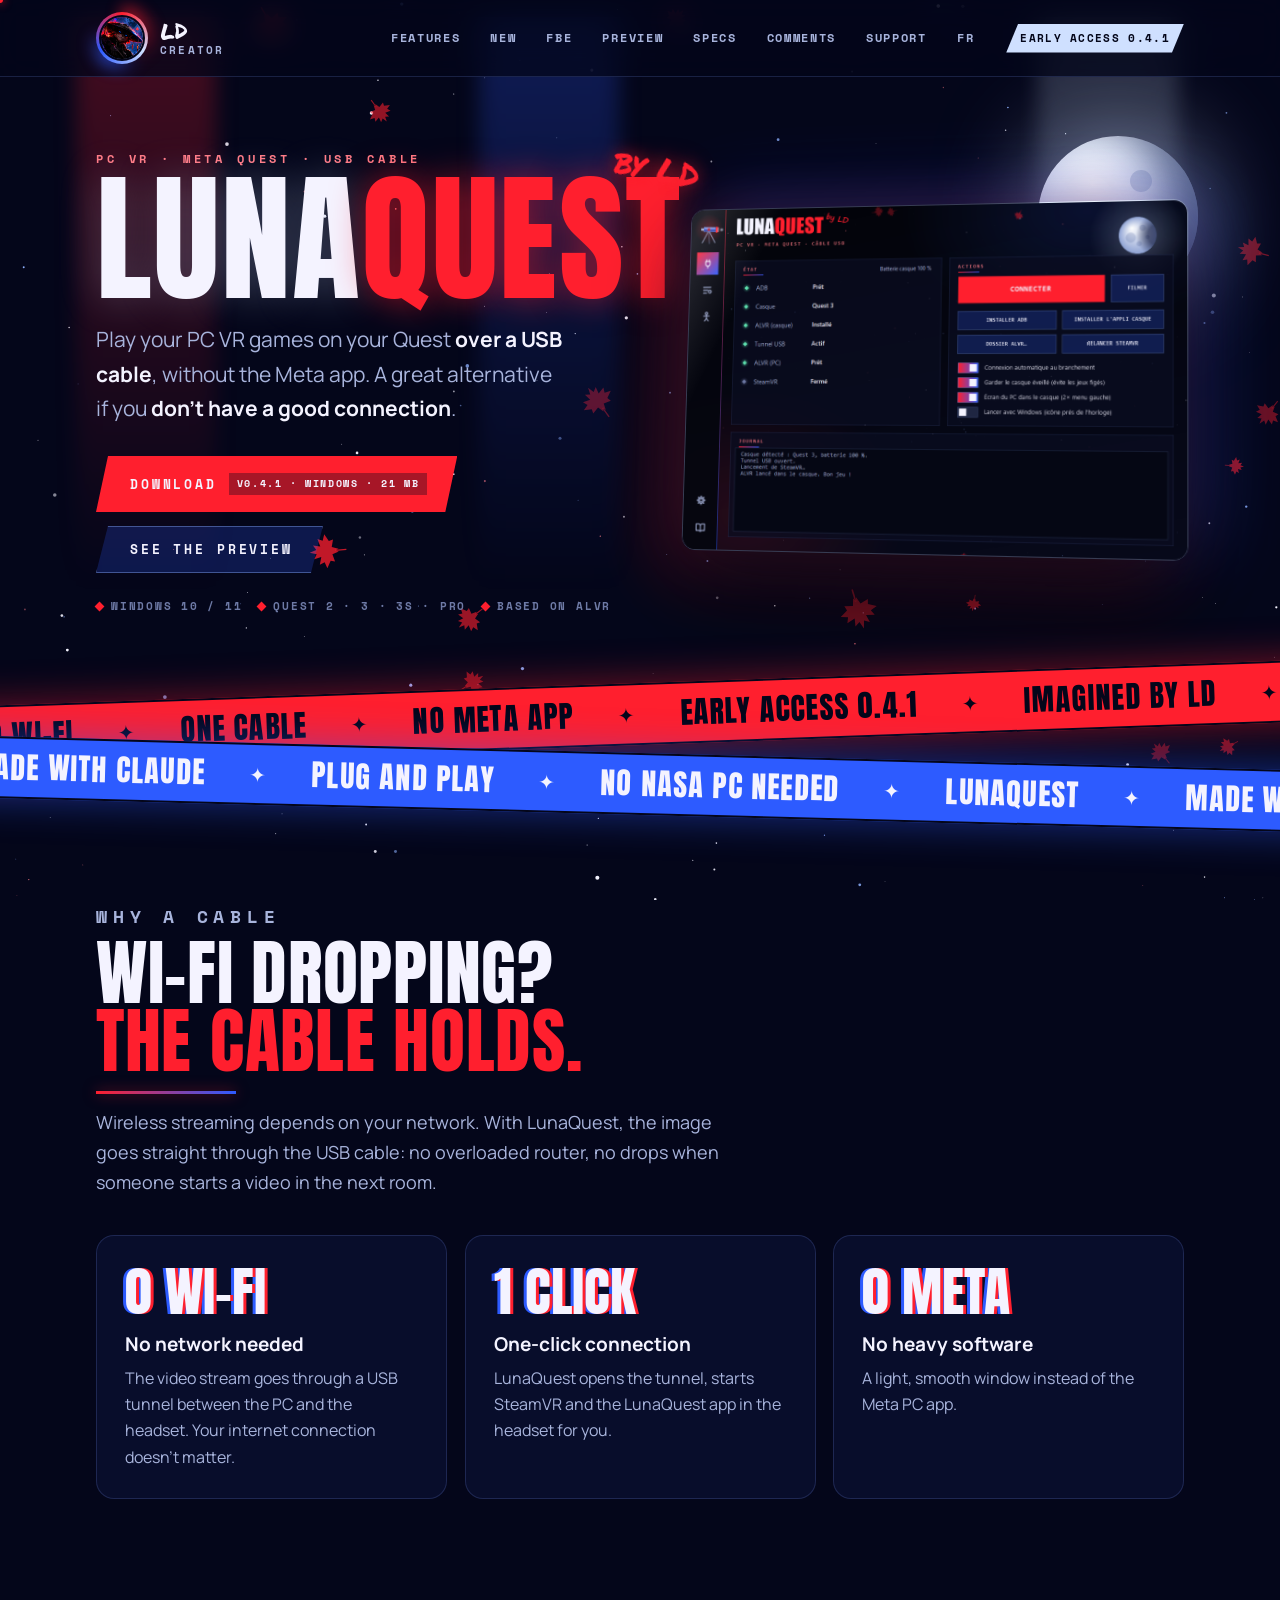
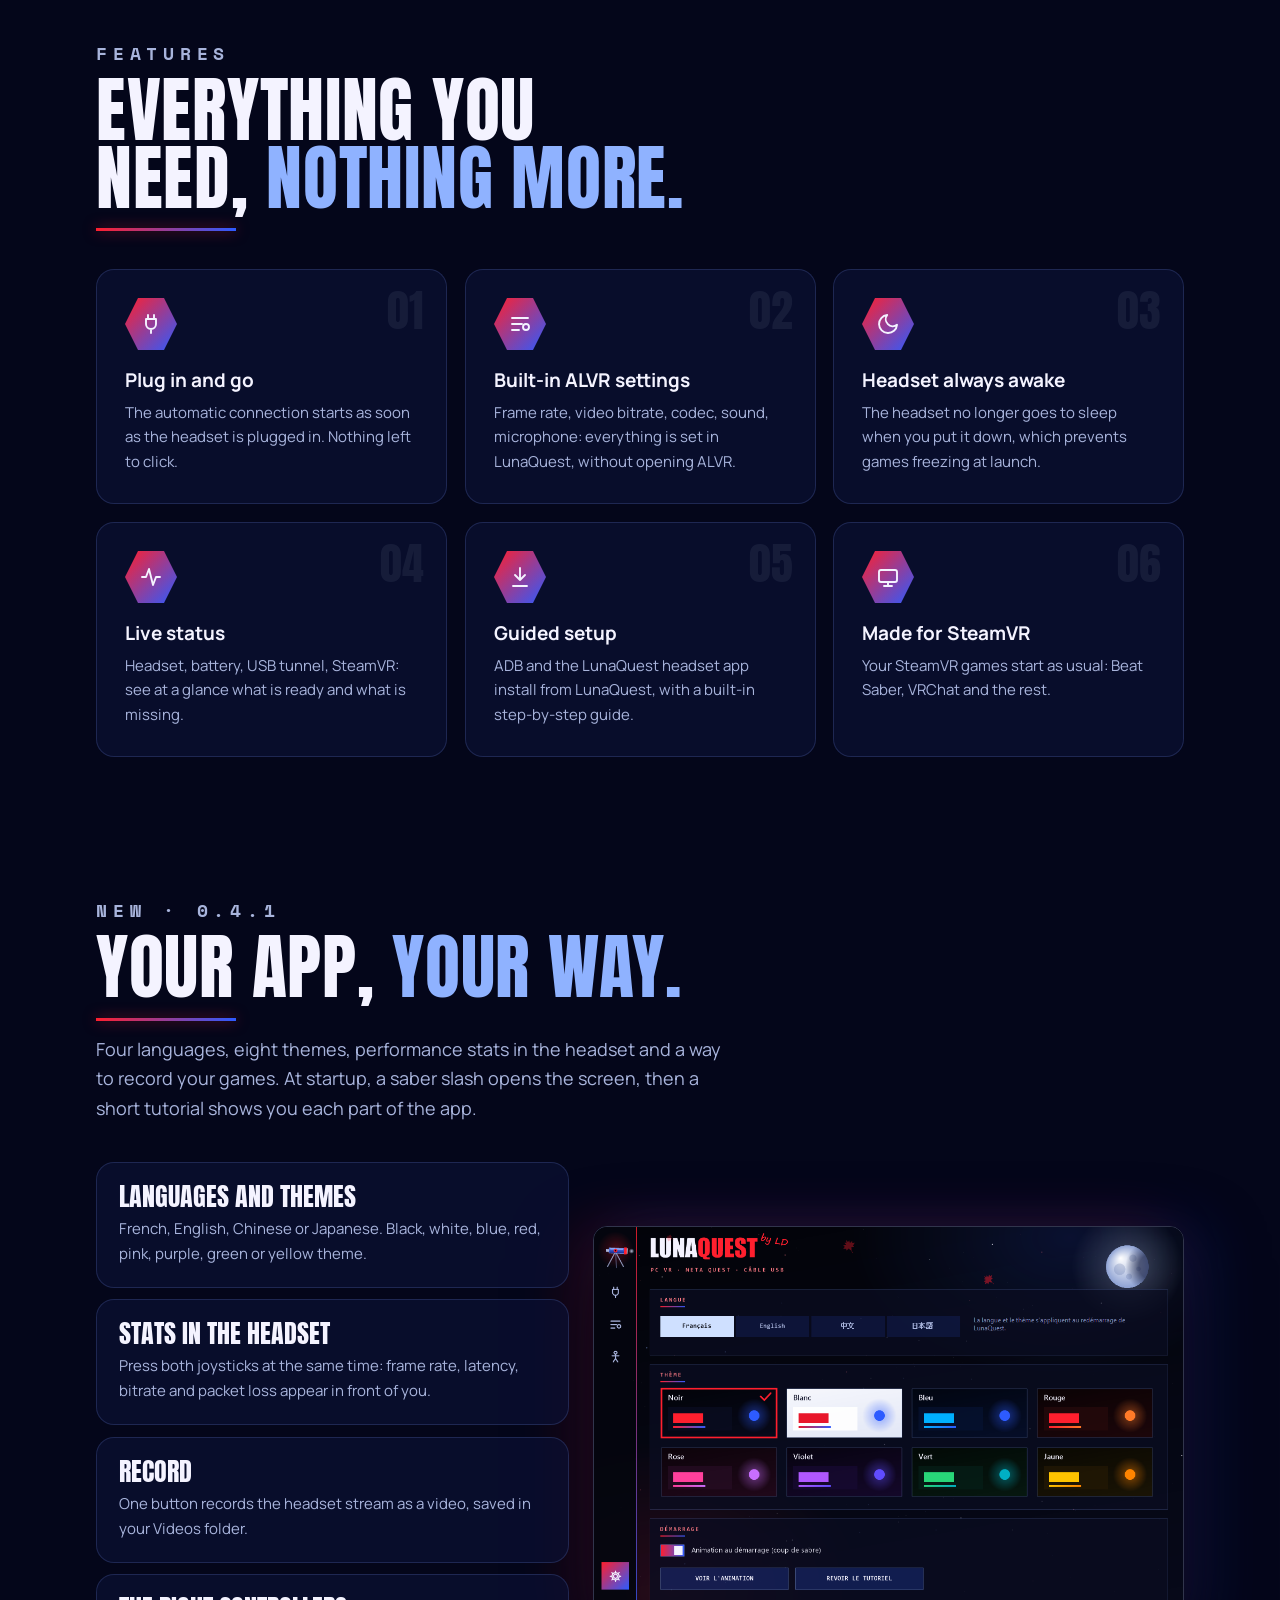
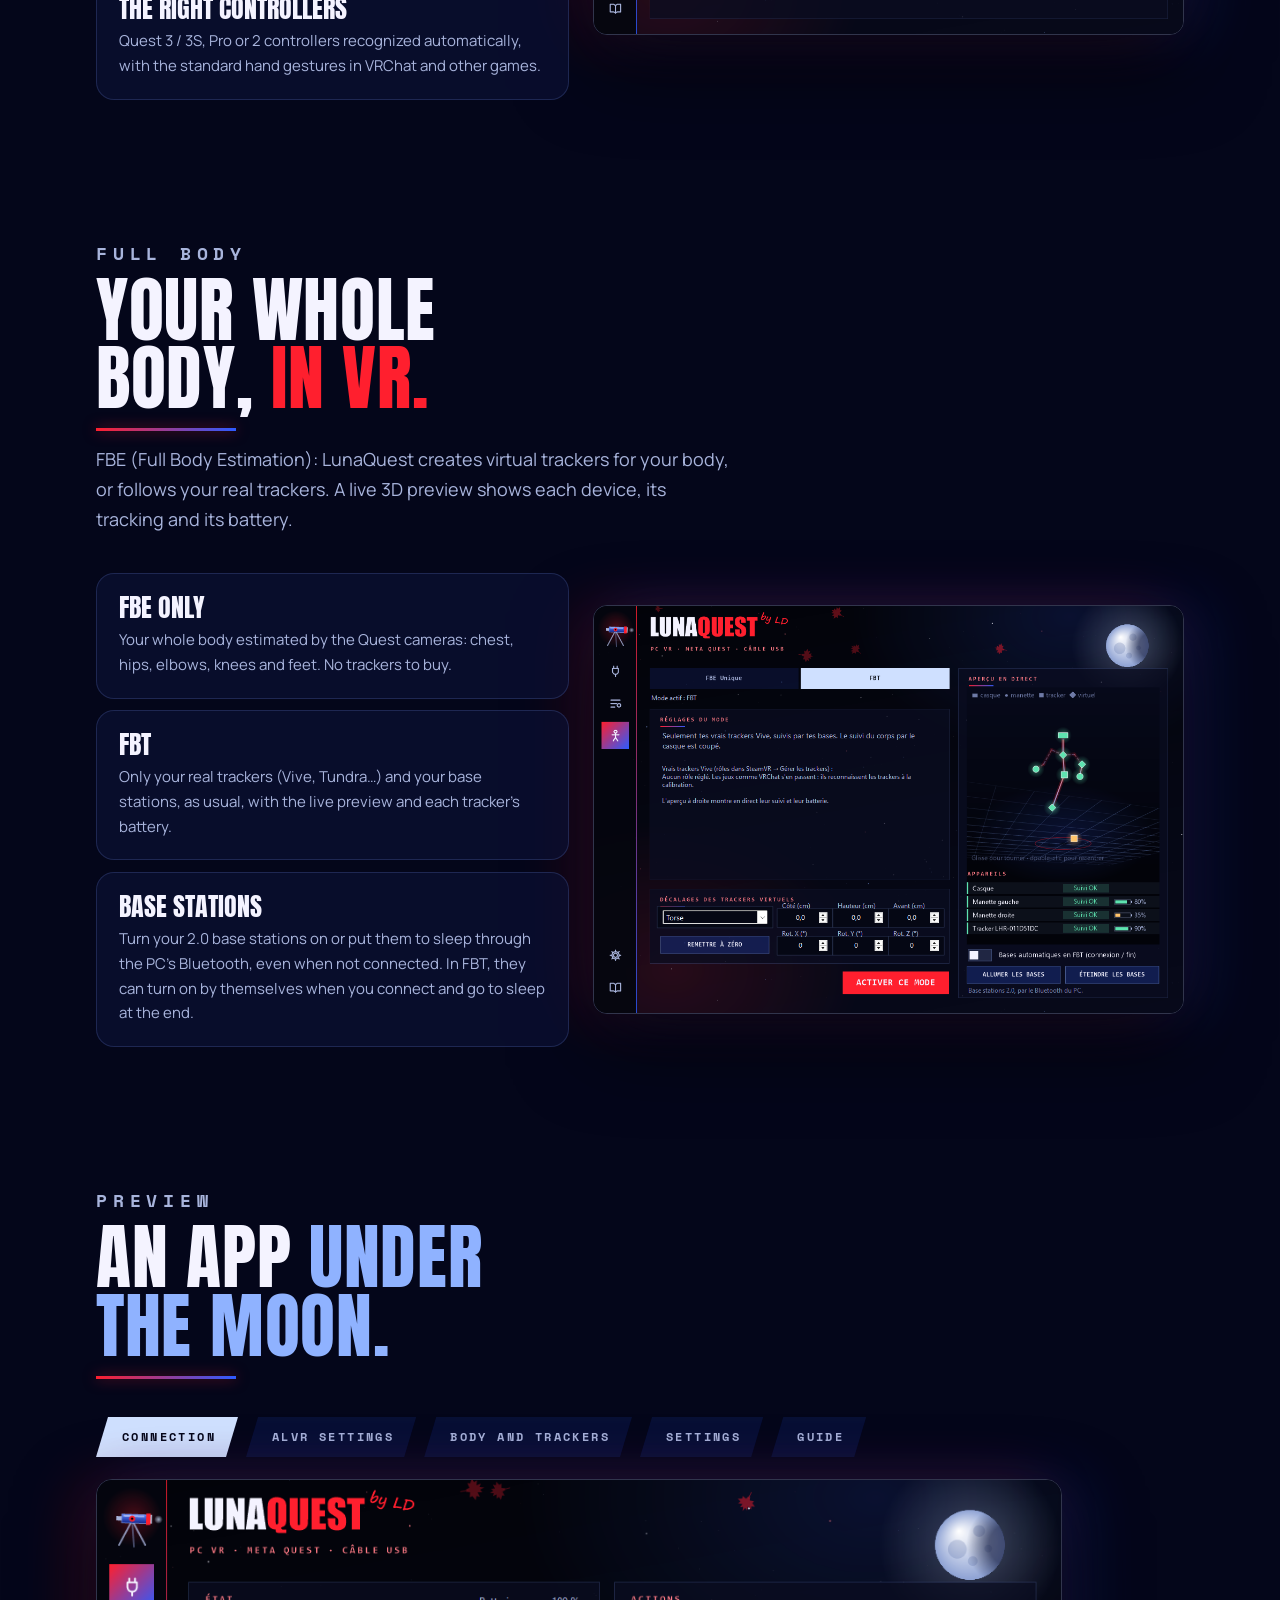
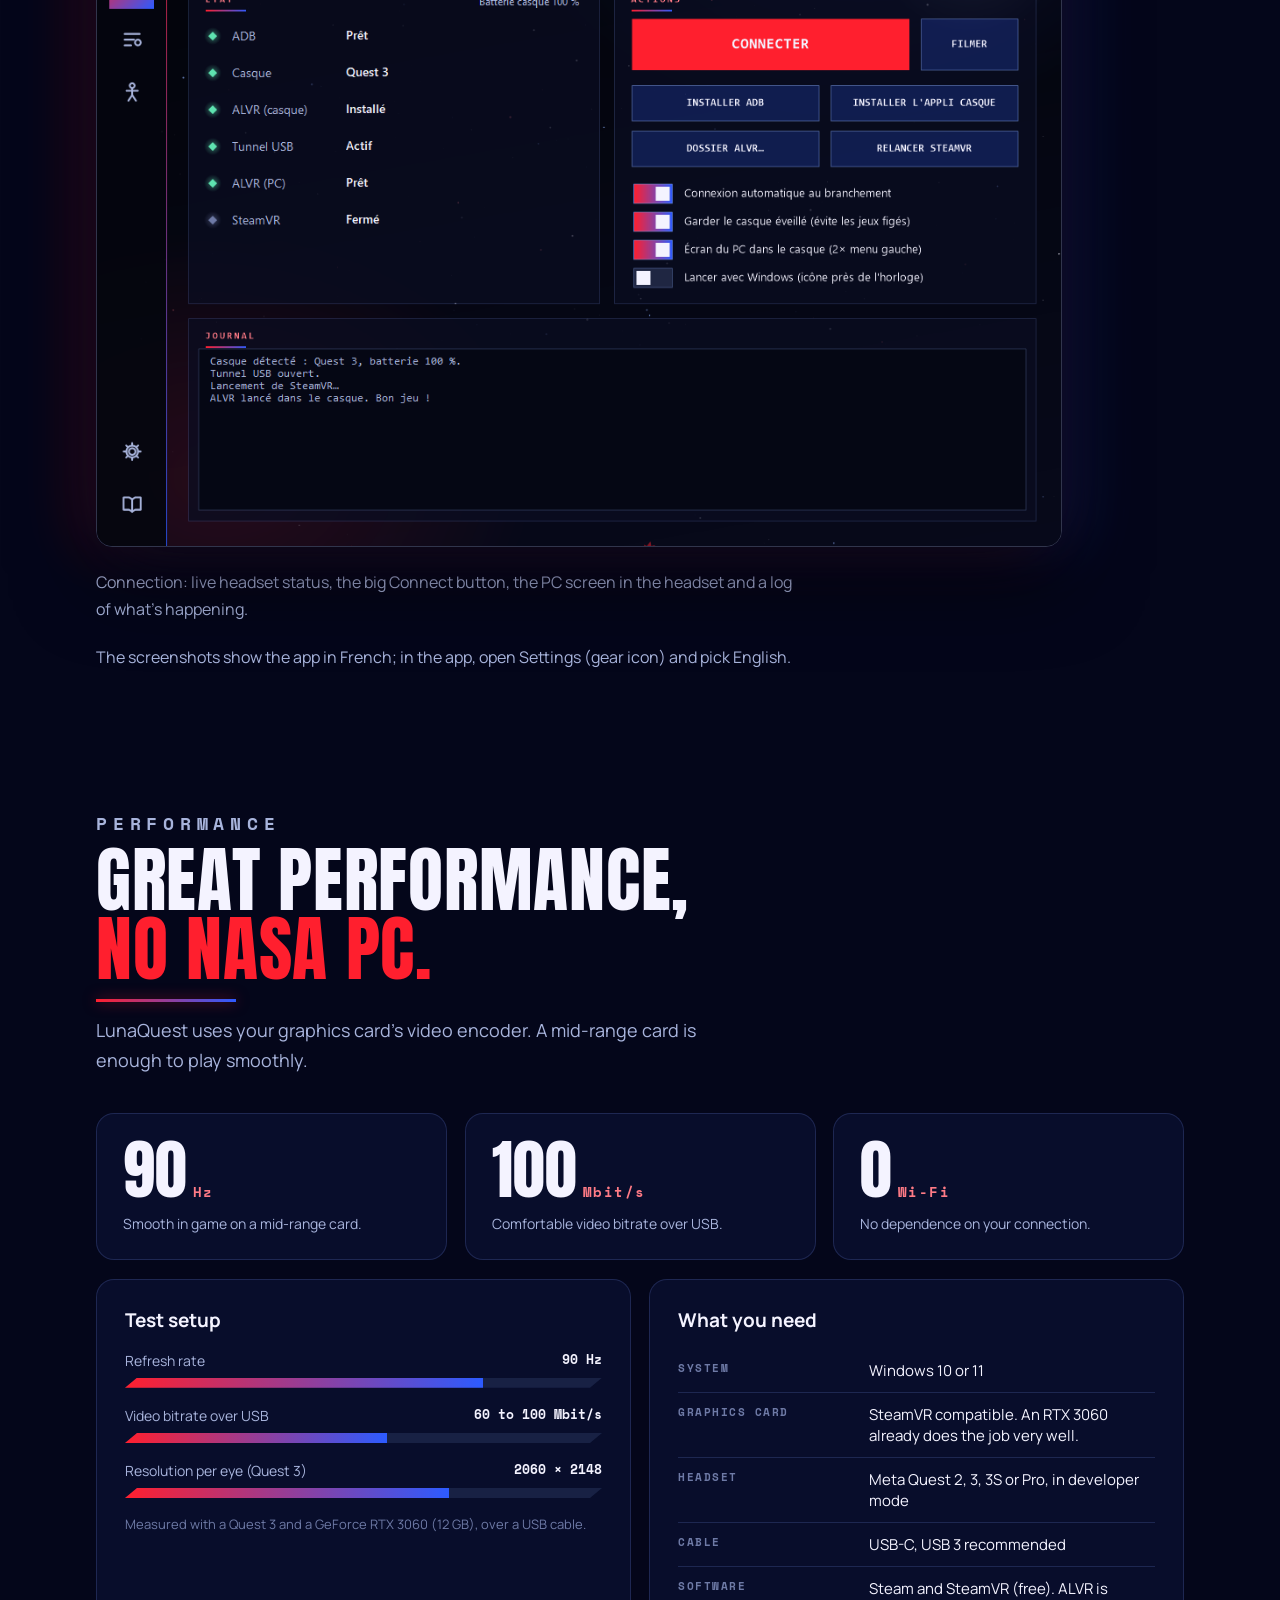
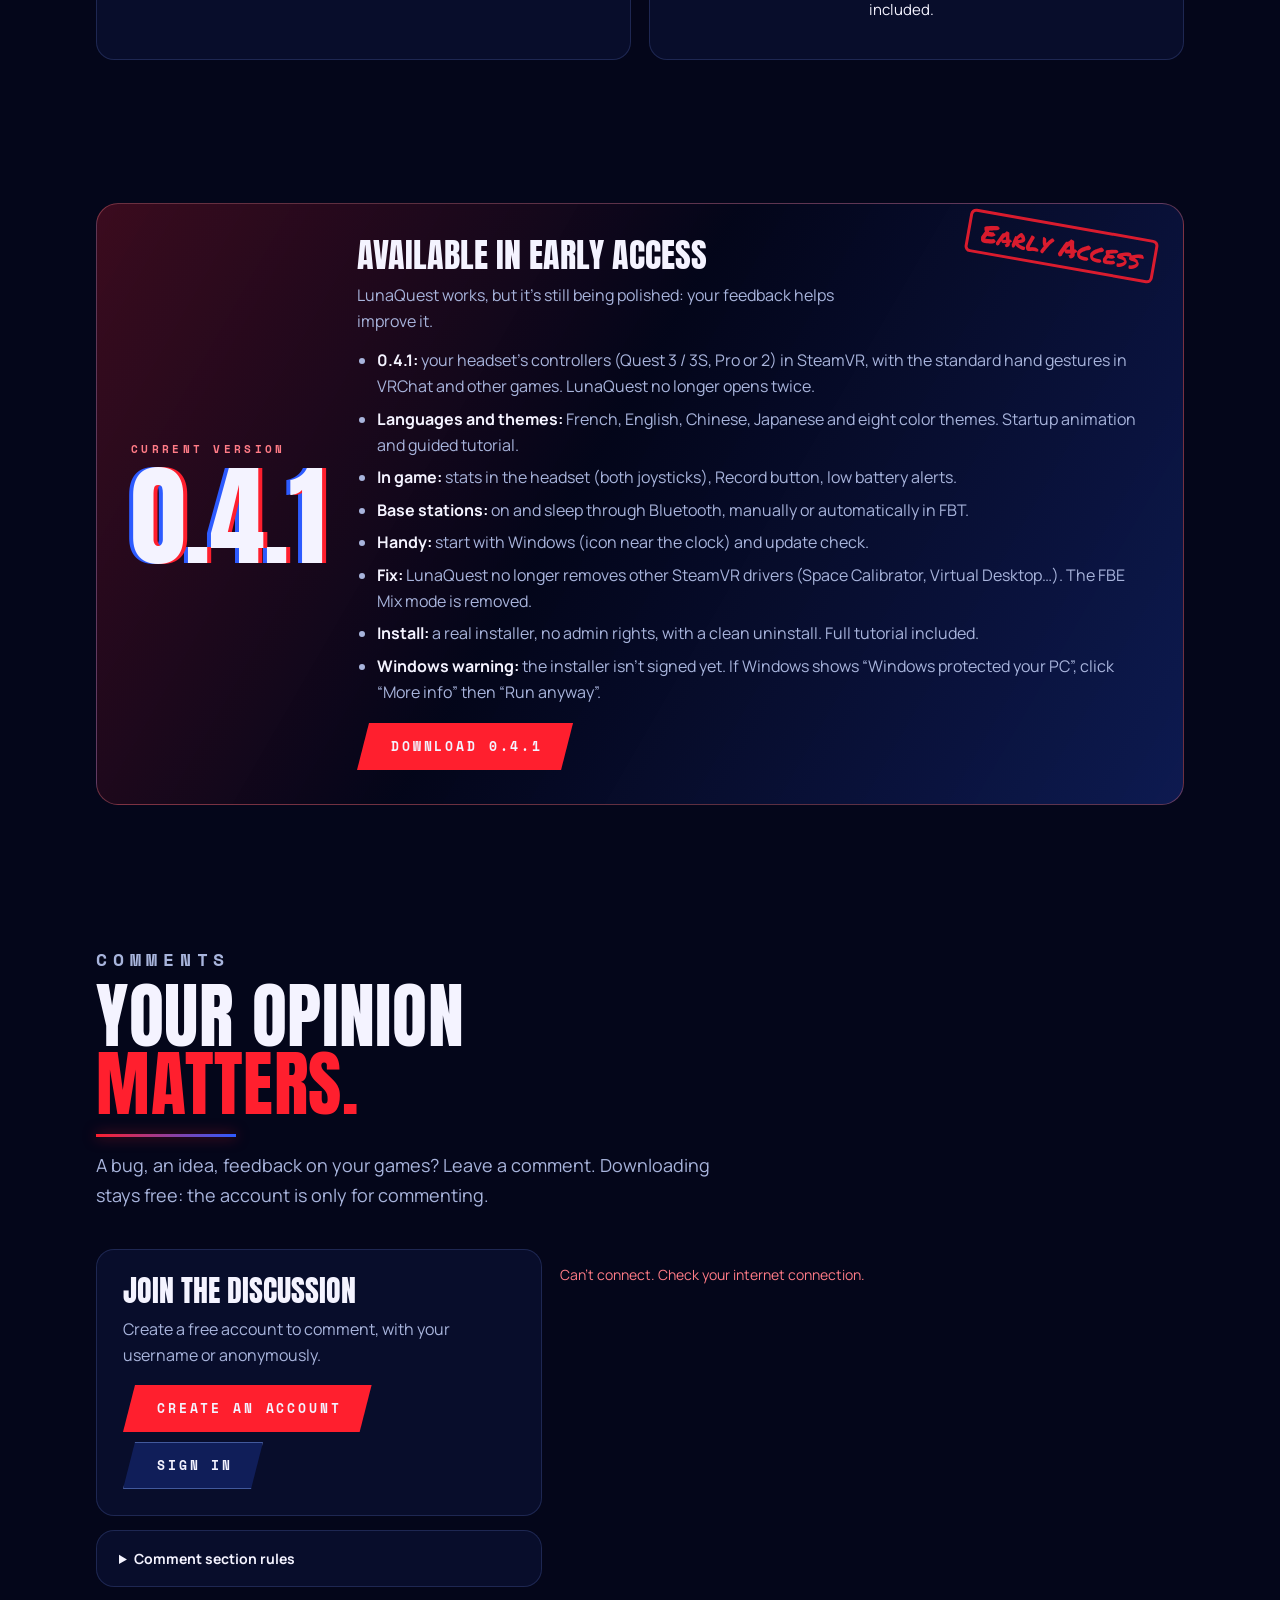
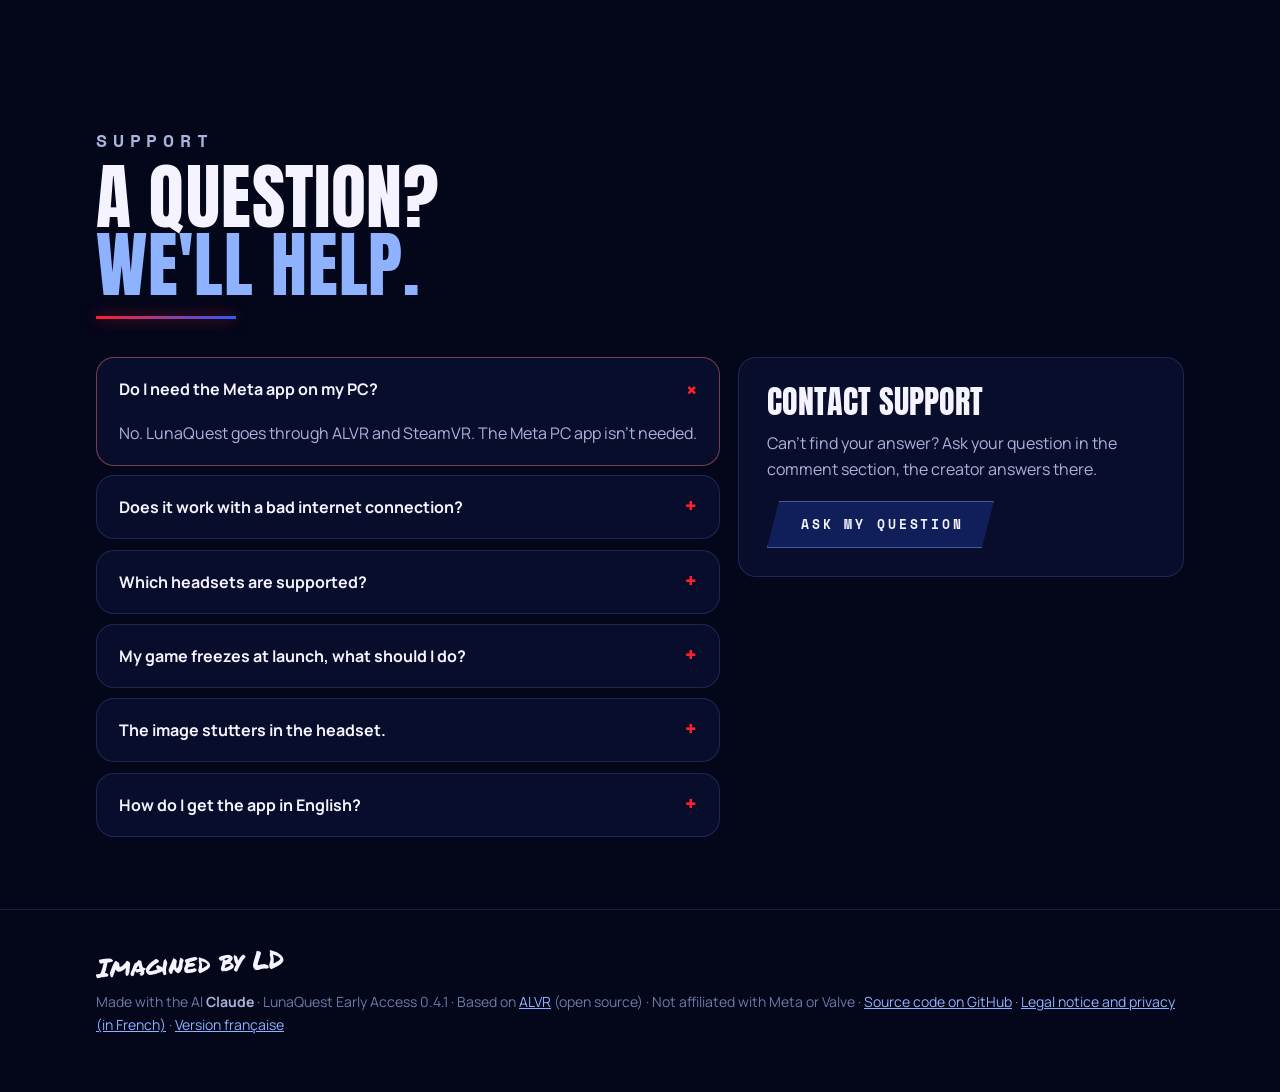
==== site/en/index.html @ 925c7637 "Site en anglais (/en/), espace commentaires bilingue - Version anglaise complète du site, lien FR / " ====
<html lang="en">
<title>LunaQuest – PC VR over USB for Meta Quest</title>
<meta name="description" content="LunaQuest: play your PC VR games on your Meta Quest over a USB cable, without the Meta app. Free, one-click connection, based on ALVR.">
<link rel="alternate" hreflang="fr" href="https://lunaquest-by-ld.netlify.app/">
<link rel="alternate" hreflang="en" href="https://lunaquest-by-ld.netlify.app/en/">
<meta name="claude:viewport-fit-sides" content="cover">
<link rel="stylesheet" href="../fonts/fonts.css">
<style>
  /* Layout : nuit de pleine lune façon affiche samouraï — rouge érable, bleu électrique, lumière de lune ; colonne de 1120px, une colonne sur mobile. */
  :root {
    color-scheme: dark;
    --night: #04061a;
    --ink: #07091f;
    --panel: rgba(12, 18, 54, 0.66);
    --line: rgba(130, 160, 255, 0.18);
    --red: #ff1f2e;
    --red-soft: #ff7b86;
    --blue: #2d5bff;
    --blue-soft: #8fb2ff;
    --moon: #cfe0ff;
    --paper: #f4f3ff;
    --muted: #a8b4dc;
    --faint: #6e7aa6;
    --font-display: "Anton", "Impact", "Arial Narrow", sans-serif;
    --font-body: "Manrope", "Segoe UI", system-ui, sans-serif;
    --font-mono: "Space Mono", Consolas, monospace;
    --font-tag: "Permanent Marker", "Segoe Print", cursive;
    --radius: 18px;
    --max: 1120px;
    --cut: polygon(12px 0, 100% 0, calc(100% - 12px) 100%, 0 100%);
  }
  * { box-sizing: border-box; }
  html { scroll-behavior: smooth; }
  body { margin: 0; background: var(--night); color: var(--paper); font: 16px/1.65 var(--font-body); overflow-x: hidden; }
  body::before { content: ""; position: fixed; inset: 0 0 auto; height: env(safe-area-inset-top, 0px); z-index: 60; background: var(--night); }
  @media (pointer: fine) { body.fx-cursor, body.fx-cursor a, body.fx-cursor button, body.fx-cursor summary, body.fx-cursor [tabindex] { cursor: crosshair; } }
  a { color: var(--blue-soft); }
  :focus-visible { outline: 2px solid var(--red-soft); outline-offset: 3px; }
  h1, h2, h3 { margin: 0; text-wrap: balance; }
  .wrap { position: relative; z-index: 2; max-width: var(--max); margin: 0 auto; padding-left: max(16px, env(safe-area-inset-left, 0px)); padding-right: max(16px, env(safe-area-inset-right, 0px)); }
  .eyebrow { font: 700 12px/1 var(--font-mono); letter-spacing: .32em; text-transform: uppercase; color: var(--red-soft); }

  /* ---------- Fond ---------- */
  #sky { position: fixed; inset: 0; width: 100%; height: 100%; z-index: 0; pointer-events: none; }
  .police { position: fixed; inset: 0; z-index: 1; pointer-events: none; mix-blend-mode: screen; }
  .police::before, .police::after { content: ""; position: absolute; inset: 0; opacity: 0; }
  .police::before { background: radial-gradient(ellipse at 0% 55%, rgba(255,31,46,.5), transparent 55%); }
  .police::after { background: radial-gradient(ellipse at 100% 55%, rgba(45,91,255,.55), transparent 55%); }
  body.siren .police::before { animation: sirenR .5s steps(2) infinite; }
  body.siren .police::after { animation: sirenB .5s steps(2) infinite; }
  @keyframes sirenR { 0% { opacity: .9; } 50% { opacity: 0; } }
  @keyframes sirenB { 0% { opacity: 0; } 50% { opacity: .9; } }
  .progress { position: fixed; top: env(safe-area-inset-top, 0px); left: 0; height: 3px; width: 100%; z-index: 70; transform-origin: 0 50%; transform: scaleX(0); background: linear-gradient(90deg, var(--red), var(--moon), var(--blue)); box-shadow: 0 0 12px var(--red); }

  /* Curseur : anneau qui suit la souris et grossit sur ce qui est cliquable. */
  .cursor { position: fixed; left: 0; top: 0; z-index: 80; pointer-events: none; width: 34px; height: 34px; margin: -17px 0 0 -17px; border-radius: 50%;
    border: 1.5px solid var(--moon); mix-blend-mode: screen; transition: width .2s, height .2s, margin .2s, border-color .2s, background .2s; display: none; }
  .cursor.on { width: 58px; height: 58px; margin: -29px 0 0 -29px; border-color: var(--red); background: rgba(255,31,46,.12); }
  .cursor-dot { position: fixed; left: 0; top: 0; z-index: 81; pointer-events: none; width: 6px; height: 6px; margin: -3px 0 0 -3px; border-radius: 50%; background: var(--red); box-shadow: 0 0 10px var(--red); display: none; }
  @media (pointer: fine) { body.fx-cursor .cursor, body.fx-cursor .cursor-dot { display: block; } }

  /* Glitch : séparation rouge / bleu, pilotée par le script. */
  .glitch { position: relative; display: inline-block; }
  .glitch::before, .glitch::after { content: attr(data-text); position: absolute; inset: 0; pointer-events: none; mix-blend-mode: screen; }
  .glitch::before { color: var(--red); transform: translate(var(--gx1, 0px), 0); clip-path: inset(var(--gc1, 100%) 0 var(--gc2, 0) 0); }
  .glitch::after { color: var(--blue); transform: translate(var(--gx2, 0px), 0); clip-path: inset(var(--gc3, 100%) 0 var(--gc4, 0) 0); }

  /* ---------- Barre du haut ---------- */
  .top { position: sticky; top: env(safe-area-inset-top, 0px); z-index: 50; backdrop-filter: blur(14px); background: rgba(4, 6, 26, .74); border-bottom: 1px solid var(--line); }
  .top .wrap { display: flex; align-items: center; gap: 20px; padding-block: 12px; }
  .creator { position: relative; display: flex; align-items: center; gap: 12px; }
  .avatar { position: relative; width: 52px; height: 52px; flex: none; border-radius: 50%; padding: 3px; isolation: isolate; }
  .avatar::before { content: ""; position: absolute; inset: 0; border-radius: 50%; z-index: -1;
    background: conic-gradient(from var(--spin, 0deg), var(--red), var(--moon), var(--blue), var(--red)); animation: ring 4s linear infinite; }
  .avatar::after { content: ""; position: absolute; inset: -6px; border-radius: 50%; z-index: -2; background: conic-gradient(from var(--spin, 0deg), var(--red), transparent 40%, var(--blue), transparent 80%); filter: blur(8px); opacity: .7; animation: ring 4s linear infinite; }
  @property --spin { syntax: "<angle>"; inherits: false; initial-value: 0deg; }
  @keyframes ring { to { --spin: 360deg; } }
  .avatar img { display: block; width: 100%; height: 100%; border-radius: 50%; object-fit: cover; border: 2px solid var(--night); transition: transform .35s cubic-bezier(.2,.9,.2,1), filter .35s; }
  .creator:hover .avatar img, .creator:focus-within .avatar img { transform: scale(1.12) rotate(-6deg); filter: saturate(1.3) contrast(1.1); }
  .creator .who { font: 700 11px/1.2 var(--font-mono); letter-spacing: .2em; text-transform: uppercase; color: var(--muted); }
  .creator .who b { display: block; font: 400 22px/1 var(--font-tag); letter-spacing: 0; color: var(--paper); text-transform: none; transform: rotate(-4deg); margin-bottom: 3px; }
  .creator-card { position: absolute; top: calc(100% + 14px); left: 0; width: min(380px, calc(100vw - 32px)); display: grid; grid-template-columns: 120px 1fr; gap: 16px;
    padding: 16px; border-radius: 18px; background: rgba(7, 10, 34, .97); border: 1px solid rgba(255,123,134,.35);
    box-shadow: 0 24px 60px rgba(0,0,0,.6), -10px 0 40px rgba(255,31,46,.18), 10px 0 40px rgba(45,91,255,.18);
    opacity: 0; visibility: hidden; transform: translateY(-8px) scale(.98); transform-origin: 30px 0; transition: opacity .25s, transform .3s cubic-bezier(.2,.9,.2,1), visibility .3s; }
  .creator:hover .creator-card, .creator:focus-within .creator-card { opacity: 1; visibility: visible; transform: none; }
  .portrait { position: relative; border-radius: 12px; overflow: hidden; aspect-ratio: 9 / 16; max-width: 100%; border: 1px solid var(--line); }
  .portrait img { position: absolute; inset: -8%; width: 116%; height: 116%; object-fit: cover; transform: translate(var(--px, 0px), var(--py, 0px)); transition: transform .2s ease-out; }
  .portrait::after { content: ""; position: absolute; inset: 0; background: linear-gradient(180deg, transparent 55%, rgba(4,6,26,.8)); }
  .creator-card h3 { font: 700 11px/1 var(--font-mono); letter-spacing: .3em; text-transform: uppercase; color: var(--red-soft); margin-bottom: 8px; }
  .creator-card .sig { font: 400 34px/1 var(--font-tag); color: var(--paper); transform: rotate(-5deg); display: inline-block; margin-bottom: 12px; text-shadow: 3px 0 var(--red), -3px 0 var(--blue); }
  .creator-card dl { margin: 0; display: grid; gap: 7px; font-size: 13.5px; }
  .creator-card dt { font: 700 10px/1 var(--font-mono); letter-spacing: .2em; text-transform: uppercase; color: var(--faint); }
  .creator-card dd { margin: 2px 0 0; color: var(--paper); }
  .nav { display: flex; gap: 6px; margin-left: auto; }
  .nav a { position: relative; color: var(--muted); text-decoration: none; font: 700 12px/1 var(--font-mono); letter-spacing: .14em; text-transform: uppercase; padding: 10px 12px; transition: color .2s; }
  .nav a::after { content: ""; position: absolute; left: 12px; right: 12px; bottom: 4px; height: 2px; background: linear-gradient(90deg, var(--red), var(--blue)); transform: scaleX(0); transform-origin: left; transition: transform .25s cubic-bezier(.2,.9,.2,1); }
  .nav a:hover { color: var(--paper); }
  .nav a:hover::after { transform: scaleX(1); }
  .pill { font: 700 11px/1 var(--font-mono); letter-spacing: .12em; text-transform: uppercase; padding: 9px 14px; color: var(--night); background: var(--moon); clip-path: var(--cut); white-space: nowrap; animation: pulse 1.6s steps(2) infinite; }
  @keyframes pulse { 50% { filter: brightness(1.25); } }

  /* ---------- Hero ---------- */
  .hero { position: relative; display: grid; grid-template-columns: 1.05fr 1fr; gap: 44px; align-items: center; padding-block: 64px 48px; }
  .beams { position: absolute; inset: -60px -10vw auto; height: 620px; pointer-events: none; mix-blend-mode: screen; opacity: .5; z-index: 0; overflow: hidden; }
  .beam { position: absolute; top: -40px; width: 140px; height: 760px; transform-origin: 50% 0; background: linear-gradient(180deg, var(--bc), transparent 80%); filter: blur(10px); }
  .b1 { left: 8%; --bc: rgba(255,31,46,.55); animation: sweep 6s ease-in-out infinite alternate; }
  .b2 { left: 38%; --bc: rgba(45,91,255,.55); animation: sweep 4.6s ease-in-out -2s infinite alternate-reverse; }
  .b3 { right: 10%; --bc: rgba(207,224,255,.4); animation: sweep 5.4s ease-in-out -1s infinite alternate; }
  @keyframes sweep { from { transform: rotate(-24deg); } to { transform: rotate(24deg); } }
  .hero > div:not(.beams) { position: relative; z-index: 1; min-width: 0; }
  .title { position: relative; display: inline-block; }
  .hero h1 { font: 400 clamp(64px, 11vw, 140px)/.88 var(--font-display); letter-spacing: .01em; text-transform: uppercase; color: var(--paper); text-shadow: 0 0 40px rgba(207,224,255,.25); }
  .hero h1 .q { color: var(--red); text-shadow: 0 0 34px rgba(255,31,46,.55); }
  .slash { position: absolute; left: -6%; right: -6%; top: 52%; height: 4px; background: linear-gradient(90deg, transparent, var(--paper), var(--red-soft), transparent); box-shadow: 0 0 18px var(--paper), 0 0 40px var(--red); transform: rotate(-9deg) scaleX(0); transform-origin: 0 50%; opacity: 0; pointer-events: none; }
  .title.cut .slash { animation: slash .42s cubic-bezier(.2,.9,.2,1) forwards; }
  @keyframes slash { 0% { transform: rotate(-9deg) scaleX(0); opacity: 1; } 50% { transform: rotate(-9deg) scaleX(1); opacity: 1; } 100% { transform: rotate(-9deg) scaleX(1); opacity: 0; } }
  .tag-ld { position: absolute; right: -18px; top: -26px; font: 400 34px/1 var(--font-tag); color: var(--red); transform: rotate(12deg); text-shadow: 0 0 18px rgba(255,31,46,.6); }
  .lead { font-size: clamp(18px, 2.2vw, 21px); color: var(--muted); max-width: 36ch; margin: 22px 0 30px; }
  .lead b { color: var(--paper); }
  .cta { display: flex; flex-wrap: wrap; gap: 14px; align-items: center; }
  .btn { position: relative; display: inline-flex; align-items: center; gap: 12px; padding: 17px 30px 17px 34px; font: 700 13px/1 var(--font-mono); letter-spacing: .22em; text-transform: uppercase; text-decoration: none; border: 0; clip-path: var(--cut); transition: transform .18s cubic-bezier(.2,.9,.2,1), background .2s, color .2s; will-change: transform; }
  .btn-soon { color: var(--paper); background: var(--red); cursor: not-allowed; }
  .btn-soon:hover { background: var(--paper); color: var(--night); }
  .btn-soon small { font: 700 10px/1 var(--font-mono); letter-spacing: .16em; padding: 6px 8px; background: rgba(4,6,26,.35); }
  .btn-dl { color: var(--paper); background: var(--red); box-shadow: 0 0 34px rgba(255,31,46,.35); }
  .btn-dl:hover { background: var(--paper); color: var(--night); }
  .btn-dl small { font: 700 10px/1 var(--font-mono); letter-spacing: .16em; padding: 6px 8px; background: rgba(4,6,26,.35); }
  .btn-ghost { color: var(--paper); background: rgba(45,91,255,.22); box-shadow: inset 0 0 0 1px rgba(143,178,255,.4); }
  .btn-ghost:hover { background: var(--blue); }
  .hero-meta { display: flex; flex-wrap: wrap; gap: 16px; margin-top: 26px; font: 700 11px/1.4 var(--font-mono); letter-spacing: .16em; text-transform: uppercase; color: var(--faint); }
  .hero-meta span { display: inline-flex; align-items: center; gap: 8px; }
  .hero-meta span::before { content: ""; width: 7px; height: 7px; background: var(--red); transform: rotate(45deg); }

  .stage { position: relative; perspective: 1400px; }
  .moon { position: absolute; width: 160px; height: 160px; right: -14px; top: -66px; border-radius: 50%; z-index: 0;
    background: radial-gradient(circle at 34% 30%, #fff, #c9d8f6 58%, #8ea2d4); box-shadow: 0 0 100px rgba(207,224,255,.6), inset -30px -14px 40px rgba(8,14,46,.55); animation: float 9s ease-in-out infinite; }
  .moon::before, .moon::after { content: ""; position: absolute; border-radius: 50%; background: rgba(70,90,150,.22); }
  .moon::before { width: 40px; height: 40px; left: 30px; top: 76px; }
  .moon::after { width: 22px; height: 22px; left: 92px; top: 34px; }
  @keyframes float { 50% { transform: translateY(-14px); } }
  .shot { position: relative; z-index: 1; margin: 0; border-radius: 14px; overflow: hidden; border: 1px solid rgba(207,224,255,.25);
    box-shadow: 0 40px 90px rgba(0,0,0,.65), -24px 18px 70px rgba(255,31,46,.28), 24px -10px 70px rgba(45,91,255,.3);
    transform: rotateY(-10deg) rotateX(5deg); transition: transform .45s ease-out; will-change: transform; }
  .shot img { display: block; width: 100%; height: auto; }
  .shot::after { content: ""; position: absolute; inset: 0; background: linear-gradient(115deg, transparent 35%, rgba(255,255,255,.14) 48%, transparent 60%); transform: translateX(var(--sheen, -60%)); transition: transform .45s ease-out; pointer-events: none; }

  /* ---------- Bandeau défilant ---------- */
  .marquee { position: relative; z-index: 2; overflow: hidden; background: var(--red); color: var(--night); transform: rotate(-2deg); margin: 20px -4vw; border-block: 2px solid var(--night); box-shadow: 0 0 40px rgba(255,31,46,.45); }
  .marquee.alt { background: var(--blue); color: var(--paper); transform: rotate(1.5deg); margin-top: -12px; box-shadow: 0 0 40px rgba(45,91,255,.45); }
  .track { display: flex; width: max-content; animation: marquee 22s linear infinite; }
  .marquee.alt .track { animation-direction: reverse; animation-duration: 28s; }
  .marquee:hover .track { animation-play-state: paused; }
  .track span { font: 400 30px/1 var(--font-display); text-transform: uppercase; letter-spacing: .04em; padding: 14px 22px; white-space: nowrap; }
  .track span::after { content: "✦"; margin-left: 44px; font-size: 20px; vertical-align: 4px; }
  @keyframes marquee { to { transform: translateX(-50%); } }

  /* ---------- Sections ---------- */
  section { padding-block: 72px; }
  .head { display: grid; gap: 14px; margin-bottom: 38px; max-width: 64ch; }
  .head h2 { position: relative; font: 400 clamp(40px, 6vw, 72px)/.95 var(--font-display); text-transform: uppercase; letter-spacing: .01em; }
  .head h2 .r { color: var(--red); }
  .head h2 .b { color: var(--blue-soft); }
  .head h2::after { content: ""; display: block; height: 3px; width: 140px; margin-top: 16px; background: linear-gradient(90deg, var(--red), var(--blue)); transform: scaleX(.25); transform-origin: left; transition: transform .7s cubic-bezier(.2,.9,.2,1); box-shadow: 0 0 14px rgba(255,31,46,.6); }
  .head.seen h2::after { transform: scaleX(1); }
  .head p { margin: 0; color: var(--muted); font-size: 18px; }

  /* Cartes interactives : inclinaison 3D, halo qui suit la souris, bordure rouge/bleu. */
  .tilt { position: relative; border-radius: var(--radius); background: var(--panel); border: 1px solid var(--line); transform-style: preserve-3d; transition: transform .25s ease-out, border-color .25s, box-shadow .25s; will-change: transform; }
  .tilt::before { content: ""; position: absolute; inset: 0; border-radius: inherit; pointer-events: none; opacity: 0; transition: opacity .25s;
    background: radial-gradient(360px circle at var(--mx, 50%) var(--my, 50%), rgba(255,31,46,.22), rgba(45,91,255,.12) 40%, transparent 65%); }
  .tilt::after { content: ""; position: absolute; inset: -1px; border-radius: inherit; padding: 1px; pointer-events: none; opacity: 0; transition: opacity .25s;
    background: radial-gradient(240px circle at var(--mx, 50%) var(--my, 50%), var(--red), var(--blue) 50%, transparent 75%);
    -webkit-mask: linear-gradient(#000 0 0) content-box, linear-gradient(#000 0 0); -webkit-mask-composite: xor; mask-composite: exclude; }
  .tilt:hover { box-shadow: 0 24px 60px rgba(0,0,0,.45); }
  .tilt:hover::before, .tilt:hover::after { opacity: 1; }
  .tilt > * { position: relative; }

  .why { display: grid; grid-template-columns: repeat(3, 1fr); gap: 18px; }
  .why article { padding: 28px; }
  .why .big { font: 400 54px/1 var(--font-display); text-transform: uppercase; color: var(--paper); text-shadow: 3px 0 var(--red), -3px 0 var(--blue); transition: text-shadow .2s steps(2); }
  .why article:hover .big { text-shadow: 6px 0 var(--red), -6px 0 var(--blue); }
  .why h3 { font: 700 19px/1.3 var(--font-body); margin: 14px 0 8px; }
  .why p { margin: 0; color: var(--muted); }

  .features { display: grid; grid-template-columns: repeat(3, 1fr); gap: 18px; }
  .feature { padding: 28px; }
  .icon { width: 52px; height: 52px; display: grid; place-items: center; clip-path: polygon(25% 0, 75% 0, 100% 50%, 75% 100%, 25% 100%, 0 50%); background: linear-gradient(135deg, var(--red), var(--blue)); transition: transform .4s cubic-bezier(.2,.9,.2,1); }
  .feature:hover .icon { transform: rotate(60deg) scale(1.08); }
  .icon svg { width: 24px; height: 24px; fill: none; stroke: var(--paper); stroke-width: 1.9; stroke-linecap: round; stroke-linejoin: round; transition: transform .4s cubic-bezier(.2,.9,.2,1); }
  .feature:hover .icon svg { transform: rotate(-60deg); }
  .feature h3 { font: 700 19px/1.3 var(--font-body); margin: 18px 0 8px; }
  .feature p { margin: 0; color: var(--muted); font-size: 15px; }
  .feature .num { position: absolute; right: 22px; top: 18px; font: 400 44px/1 var(--font-display); color: rgba(207,224,255,.07); transition: color .3s; }
  .feature:hover .num { color: rgba(255,31,46,.35); }

  .preview { display: grid; gap: 22px; }
  .tabs { display: flex; flex-wrap: wrap; gap: 8px; }
  .tabs button { font: 700 12px/1 var(--font-mono); letter-spacing: .2em; text-transform: uppercase; color: var(--muted); background: rgba(45,91,255,.12); border: 0; padding: 14px 22px 14px 26px; clip-path: var(--cut); transition: background .2s, color .2s, transform .15s; }
  .tabs button:hover { color: var(--paper); background: rgba(45,91,255,.32); transform: translateY(-2px); }
  .tabs button[aria-selected="true"] { color: var(--night); background: var(--moon); }
  .viewer { position: relative; overflow: hidden; border-radius: 16px; max-width: 966px; border: 1px solid rgba(207,224,255,.22); box-shadow: 0 30px 80px rgba(0,0,0,.6), -20px 0 60px rgba(255,31,46,.16), 20px 0 60px rgba(45,91,255,.18); }
  .viewer img { display: block; width: 100%; height: auto; }
  .viewer.glitching img { animation: tear .32s steps(4); }
  @keyframes tear {
    0% { clip-path: inset(10% 0 60% 0); transform: translateX(-14px); filter: hue-rotate(90deg); }
    33% { clip-path: inset(50% 0 20% 0); transform: translateX(12px); }
    66% { clip-path: inset(30% 0 40% 0); transform: translateX(-6px); filter: none; }
    100% { clip-path: inset(0); transform: none; }
  }
  .caption { color: var(--muted); margin: 0; max-width: 70ch; }

  .stats { display: grid; grid-template-columns: repeat(3, 1fr); gap: 18px; margin-bottom: 18px; }
  .stat { padding: 24px 26px; }
  .stat .val { font: 400 clamp(46px, 6vw, 64px)/1 var(--font-display); color: var(--paper); font-variant-numeric: tabular-nums; }
  .stat .val small { font: 700 14px/1 var(--font-mono); letter-spacing: .1em; color: var(--red-soft); margin-left: 6px; }
  .stat p { margin: 10px 0 0; color: var(--muted); font-size: 14px; }
  .perf { display: grid; grid-template-columns: 1fr 1fr; gap: 18px; }
  .panel { padding: 28px; min-width: 0; }
  .panel h3 { font: 700 19px/1.3 var(--font-body); margin-bottom: 16px; }
  .spec { width: 100%; border-collapse: collapse; font-size: 15px; }
  .spec td { padding: 11px 0; border-top: 1px solid var(--line); vertical-align: top; }
  .spec tr:first-child td { border-top: 0; }
  .spec td:first-child { font: 700 11px/1.6 var(--font-mono); letter-spacing: .14em; text-transform: uppercase; color: var(--faint); width: 40%; padding-right: 12px; }
  .note { font-size: 13px; color: var(--faint); margin: 16px 0 0; }
  .bars { display: grid; gap: 16px; }
  .bars .row { display: flex; justify-content: space-between; font-size: 14px; color: var(--muted); margin-bottom: 6px; }
  .bars .row b { font: 700 13px/1.6 var(--font-mono); color: var(--paper); }
  .bar { height: 10px; background: rgba(143,178,255,.12); overflow: hidden; clip-path: var(--cut); }
  .bar i { display: block; height: 100%; background: linear-gradient(90deg, var(--red), var(--blue)); transform-origin: left; transition: transform 1.2s cubic-bezier(.2,.9,.2,1); }
  .bars:not(.seen) .bar i { transform: scaleX(.15); }

  .release { position: relative; overflow: hidden; display: grid; grid-template-columns: auto 1fr; gap: 32px; align-items: center; padding: 34px; border-radius: 22px;
    background: linear-gradient(120deg, rgba(255,31,46,.22), rgba(4,6,26,.6) 45%, rgba(45,91,255,.24)); border: 1px solid rgba(255,123,134,.35); }
  .version { font: 400 clamp(64px, 10vw, 110px)/.9 var(--font-display); color: var(--paper); text-shadow: 4px 0 var(--red), -4px 0 var(--blue); }
  .version small { display: block; font: 700 11px/1.4 var(--font-mono); letter-spacing: .3em; text-transform: uppercase; color: var(--red-soft); text-shadow: none; margin-bottom: 10px; }
  .stamp { position: absolute; right: 26px; top: 20px; font: 400 26px/1 var(--font-tag); color: var(--red); transform: rotate(10deg); border: 3px solid var(--red); padding: 6px 12px; border-radius: 6px; opacity: .85; }
  .release h2 { font: 400 34px/1 var(--font-display); text-transform: uppercase; margin-bottom: 10px; }
  .release p { margin: 0 0 12px; color: var(--muted); max-width: 52ch; }
  .release ul { margin: 0; padding-left: 20px; color: var(--muted); }
  .release li b { color: var(--paper); }
  .release li { margin-bottom: 6px; }
  .release .dl-row { margin: 18px 0 0; }

  /* ---------- FBE ---------- */
  .fbe { display: grid; grid-template-columns: minmax(0, 1fr) minmax(0, 1.25fr); gap: 24px; align-items: center; }
  .fbe-modes { display: grid; gap: 12px; }
  .fbe-mode { padding: 20px 22px; }
  .fbe-mode h3 { font: 400 26px/1 var(--font-display); text-transform: uppercase; margin-bottom: 8px; display: flex; align-items: center; gap: 10px; }
  .fbe-mode p { margin: 0; color: var(--muted); font-size: 15px; }
  .beta { font: 700 10px/1 var(--font-mono); letter-spacing: .14em; text-transform: uppercase; padding: 5px 9px 5px 10px; color: var(--night); background: var(--red-soft); clip-path: var(--cut); }
  .fbe-shot { margin: 0; border-radius: 14px; overflow: hidden; border: 1px solid rgba(207,224,255,.22); box-shadow: 0 30px 80px rgba(0,0,0,.6), -20px 0 60px rgba(255,31,46,.16), 20px 0 60px rgba(45,91,255,.18); }
  .fbe-shot img { display: block; width: 100%; height: auto; }
  @media (max-width: 920px) { .fbe { grid-template-columns: 1fr; } }

  .support { display: grid; grid-template-columns: 1.4fr 1fr; gap: 18px; align-items: start; }
  .faq { display: grid; gap: 10px; }
  .faq details { padding: 0 22px; }
  .faq details[open] { border-color: rgba(255,123,134,.45); }
  .faq summary { cursor: pointer; list-style: none; padding: 18px 0; font-weight: 700; display: flex; justify-content: space-between; gap: 16px; transition: color .2s; }
  .faq summary:hover { color: var(--red-soft); }
  .faq summary::-webkit-details-marker { display: none; }
  .faq summary::after { content: "+"; font: 700 22px/1 var(--font-mono); color: var(--red); transition: transform .3s cubic-bezier(.2,.9,.2,1); }
  .faq details[open] summary::after { transform: rotate(135deg); }
  .faq p { margin: 0 0 18px; color: var(--muted); }
  .contact { padding: 28px; position: sticky; top: 100px; }
  .contact h3 { font: 400 32px/1 var(--font-display); text-transform: uppercase; margin-bottom: 12px; }
  .contact p { color: var(--muted); margin: 0 0 18px; }
  .soon-tag { display: inline-block; font: 700 11px/1 var(--font-mono); letter-spacing: .2em; text-transform: uppercase; padding: 10px 14px 10px 16px; color: var(--night); background: var(--red-soft); clip-path: var(--cut); animation: pulse 1.6s steps(2) infinite; }

  /* ---------- Espace commentaires ---------- */
  [hidden] { display: none !important; }
  .sr-only { position: absolute; width: 1px; height: 1px; overflow: hidden; clip: rect(0 0 0 0); white-space: nowrap; }
  .avis { display: grid; grid-template-columns: minmax(0, 1fr) minmax(0, 1.4fr); gap: 18px; align-items: start; }
  .avis-side { display: grid; gap: 14px; position: sticky; top: 100px; }
  .avis-box { padding: 26px; }
  .avis-box h3 { font: 400 30px/1 var(--font-display); text-transform: uppercase; margin-bottom: 10px; }
  .avis-box p { color: var(--muted); margin: 0 0 16px; }
  .avis-btns { display: flex; flex-wrap: wrap; gap: 10px; align-items: center; }
  .avis-btns.small { margin-top: 14px; gap: 18px; }
  .avis-who { font-size: 14px; }
  .avis-who b { color: var(--paper); }
  .avis textarea, .auth input[type=email], .auth input[type=password], .auth input[type=text] {
    width: 100%; font: 15px/1.5 var(--font-body); color: var(--paper); background: rgba(4,6,26,.6); border: 1px solid var(--line); border-radius: 10px; padding: 12px 14px; }
  .avis textarea { resize: vertical; min-height: 120px; }
  .avis textarea:focus, .auth input:focus { outline: 2px solid var(--red-soft); outline-offset: 1px; border-color: transparent; }
  .avis-row { display: flex; justify-content: space-between; align-items: center; gap: 12px; margin: 10px 0 4px; flex-wrap: wrap; }
  .check { display: inline-flex; gap: 8px; align-items: center; font-size: 14px; color: var(--paper); cursor: pointer; }
  .check input { accent-color: var(--red); width: 16px; height: 16px; }
  .avis-count { font: 700 11px/1 var(--font-mono); color: var(--faint); }
  .avis-hint { font-size: 12.5px; color: var(--faint) !important; margin: 0 0 14px !important; }
  .avis-rules { padding: 0 22px; }
  .avis-rules summary { cursor: pointer; padding: 16px 0; font-weight: 700; font-size: 14px; }
  .avis-rules ul { margin: 0 0 16px; padding-left: 18px; color: var(--muted); font-size: 14px; }
  .avis-offline { color: var(--muted); padding: 22px 26px; border: 1px dashed var(--line); border-radius: var(--radius); }
  .comments { list-style: none; margin: 0 0 14px; padding: 0; display: grid; gap: 10px; }
  .comment { padding: 18px 22px; }
  .comment-head { display: flex; flex-wrap: wrap; align-items: center; gap: 10px; margin-bottom: 6px; }
  .comment-author { color: var(--paper); }
  .comment-author.anon { color: var(--muted); font-style: italic; }
  .badge { font: 700 10px/1 var(--font-mono); letter-spacing: .14em; text-transform: uppercase; padding: 5px 8px; color: var(--night); background: var(--red-soft); clip-path: var(--cut); }
  .comment-date { font: 700 11px/1 var(--font-mono); color: var(--faint); margin-left: auto; }
  .comment-body { margin: 0; color: var(--muted); white-space: pre-wrap; overflow-wrap: anywhere; }
  .comment-actions { margin-top: 8px; display: flex; gap: 16px; }
  .link-btn { font: 700 11px/1 var(--font-mono); letter-spacing: .12em; text-transform: uppercase; color: var(--blue-soft); background: none; border: 0; padding: 4px 0; cursor: pointer; text-decoration: none; }
  .link-btn:hover { color: var(--paper); }
  .link-btn:disabled { color: var(--faint); cursor: default; }
  .avis-empty { color: var(--muted); }
  .form-msg { font-size: 14px; margin: 10px 0 0; min-height: 1em; color: var(--muted); }
  .form-msg:empty { display: none; }
  .form-msg.error { color: var(--red-soft); }
  .form-msg.ok { color: #7ee0b8; }

  /* Fenêtre compte */
  .auth { width: min(440px, calc(100vw - 32px)); padding: 0; border: 1px solid rgba(255,123,134,.35); border-radius: 20px; color: var(--paper);
    background: rgba(7, 10, 34, .98); box-shadow: 0 30px 80px rgba(0,0,0,.7), -14px 0 50px rgba(255,31,46,.2), 14px 0 50px rgba(45,91,255,.2); }
  .auth::backdrop { background: rgba(2, 3, 14, .72); backdrop-filter: blur(4px); }
  .auth form, .auth .panel-body { padding: 28px; display: grid; gap: 12px; }
  .auth h3 { font: 400 32px/1 var(--font-display); text-transform: uppercase; margin: 0 0 4px; }
  .auth label { font: 700 11px/1.4 var(--font-mono); letter-spacing: .14em; text-transform: uppercase; color: var(--faint); display: grid; gap: 6px; }
  .auth .check { font: 14px/1.4 var(--font-body); letter-spacing: 0; text-transform: none; color: var(--muted); display: flex; align-items: flex-start; }
  .auth .btn { justify-content: center; }
  .auth .alt { font-size: 14px; color: var(--muted); margin: 0; }
  .auth .x { position: absolute; right: 14px; top: 12px; background: none; border: 0; color: var(--muted); font-size: 26px; cursor: pointer; line-height: 1; }
  .auth .x:hover { color: var(--paper); }
  .auth .danger { color: var(--red-soft); }

  @media (max-width: 920px) { .avis { grid-template-columns: 1fr; } .avis-side { position: static; } }

  footer { position: relative; z-index: 2; padding-block: 40px 56px; border-top: 1px solid var(--line); color: var(--faint); font-size: 14px; }
  footer .wrap { display: flex; flex-wrap: wrap; justify-content: space-between; gap: 14px; align-items: center; }
  footer b { color: var(--muted); }
  footer .tagline { font: 400 26px/1 var(--font-tag); color: var(--paper); transform: rotate(-3deg); display: inline-block; }

  /* ---------- Easter egg : la vidéo prend la place du grand portrait ---------- */
  .portrait video { position: absolute; inset: 0; width: 100%; height: 100%; object-fit: cover; background: #000; opacity: 0; pointer-events: none; transition: opacity .2s; z-index: 1; }
  .portrait.playing video { opacity: 1; }
  .portrait.playing img { opacity: 0; }
  .portrait.playing::after { z-index: 2; }
  .creator.egg .creator-card { opacity: 1; visibility: visible; transform: none; }

  /* ---------- Responsive ---------- */
  @media (max-width: 920px) {
    .hero, .perf, .support { grid-template-columns: 1fr; }
    .features, .why, .stats { grid-template-columns: 1fr 1fr; }
    .contact { position: static; }
    .shot { transform: none; }
  }
  @media (max-width: 640px) {
    .nav { display: none; }
    .pill { margin-left: auto; }
    .creator .who { display: none; }
    .features, .why, .stats { grid-template-columns: 1fr; }
    .release { grid-template-columns: 1fr; }
    .stamp { font-size: 18px; }
    .moon { width: 100px; height: 100px; top: -36px; right: -4px; }
    .tag-ld { right: -4px; }
    .track span { font-size: 22px; }
    section { padding-block: 48px; }
  }
  @media (prefers-reduced-motion: reduce) {
    *, *::before, *::after { animation: none !important; transition: none !important; scroll-behavior: auto !important; }
  }
</style>

<canvas id="sky" aria-hidden="true"></canvas>
<div class="police" aria-hidden="true"></div>
<div class="progress" id="progress" aria-hidden="true"></div>
<div class="cursor" id="cursor" aria-hidden="true"></div>
<div class="cursor-dot" id="cursor-dot" aria-hidden="true"></div>

<header class="top">
  <div class="wrap">
    <div class="creator" id="creator" tabindex="0" aria-describedby="creator-info">
      <div class="avatar"><img src="../img/createur-avatar.jpg" width="320" height="320" alt="Photo of LD, creator of LunaQuest"></div>
      <div class="who"><b>LD</b>Creator</div>
      <div class="creator-card" id="creator-info" role="tooltip">
        <div class="portrait" id="portrait"><img id="portrait-img" src="../img/createur-portrait.jpg" width="720" height="1280" alt=""><video id="egg-video" src="../media/hehe.mp4" playsinline preload="auto" aria-hidden="true"></video></div>
        <div>
          <h3>Creator info</h3>
          <span class="sig">LD</span>
          <dl>
            <div><dt>Idea</dt><dd>Imagined by LD</dd></div>
            <div><dt>Made with</dt><dd>Developed with the AI Claude</dd></div>
            <div><dt>Version</dt><dd>Early Access 0.4.1</dd></div>
          </dl>
        </div>
      </div>
    </div>
    <nav class="nav" aria-label="Sections">
      <a href="#features">Features</a>
      <a href="#whats-new">New</a>
      <a href="#fbe">FBE</a>
      <a href="#preview">Preview</a>
      <a href="#performance">Specs</a>
      <a href="#comments">Comments</a>
      <a href="#support">Support</a>
      <a href="../" hreflang="fr" lang="fr" title="Version française">FR</a>
    </nav>
    <span class="pill">Early Access 0.4.1</span>
  </div>
</header>

<main>
  <div class="wrap">
    <section class="hero" aria-labelledby="titre">
      <div class="beams" aria-hidden="true"><div class="beam b1"></div><div class="beam b2"></div><div class="beam b3"></div></div>
      <div>
        <p class="eyebrow">PC VR · Meta Quest · USB cable</p>
        <div class="title" id="title">
          <h1 id="titre" class="glitch" data-text="LunaQuest">Luna<span class="q">Quest</span></h1>
          <div class="slash" aria-hidden="true"></div>
          <span class="tag-ld" aria-hidden="true">by LD</span>
        </div>
        <p class="lead">Play your PC VR games on your Quest <b>over a USB cable</b>, without the Meta app. A great alternative if you <b>don't have a good connection</b>.</p>
        <div class="cta">
          <a class="btn btn-dl magnet" id="download" href="../download/LunaQuest-0.4.1-Setup.zip" download>Download <small>v0.4.1 · Windows · 21 MB</small></a>
          <a class="btn btn-ghost magnet" href="#preview">See the preview</a>
        </div>
        <div class="hero-meta"><span>Windows 10 / 11</span><span>Quest 2 · 3 · 3S · Pro</span><span>Based on ALVR</span></div>
      </div>
      <div class="stage" id="stage">
        <div class="moon" aria-hidden="true"></div>
        <figure class="shot" id="shot">
          <img src="../img/connexion.png" width="1100" height="760" alt="LunaQuest window: headset status, Connect button and log">
        </figure>
      </div>
    </section>
  </div>

  <div class="marquee" aria-hidden="true"><div class="track">
    <span>No Wi-Fi</span><span>One cable</span><span>No Meta app</span><span>Early Access 0.4.1</span><span>Imagined by LD</span>
    <span>No Wi-Fi</span><span>One cable</span><span>No Meta app</span><span>Early Access 0.4.1</span><span>Imagined by LD</span>
  </div></div>
  <div class="marquee alt" aria-hidden="true"><div class="track">
    <span>Made with Claude</span><span>Plug and play</span><span>No NASA PC needed</span><span>LunaQuest</span>
    <span>Made with Claude</span><span>Plug and play</span><span>No NASA PC needed</span><span>LunaQuest</span>
  </div></div>

  <div class="wrap">
    <section aria-labelledby="why">
      <div class="head reveal">
        <p class="eyebrow">Why a cable</p>
        <h2 id="why">Wi-Fi dropping? <span class="r">The cable holds.</span></h2>
        <p>Wireless streaming depends on your network. With LunaQuest, the image goes straight through the USB cable: no overloaded router, no drops when someone starts a video in the next room.</p>
      </div>
      <div class="why">
        <article class="tilt"><div class="big">0 Wi-Fi</div><h3>No network needed</h3><p>The video stream goes through a USB tunnel between the PC and the headset. Your internet connection doesn't matter.</p></article>
        <article class="tilt"><div class="big">1 click</div><h3>One-click connection</h3><p>LunaQuest opens the tunnel, starts SteamVR and the LunaQuest app in the headset for you.</p></article>
        <article class="tilt"><div class="big">0 Meta</div><h3>No heavy software</h3><p>A light, smooth window instead of the Meta PC app.</p></article>
      </div>
    </section>

    <section id="features" aria-labelledby="features-title">
      <div class="head reveal">
        <p class="eyebrow">Features</p>
        <h2 id="features-title">Everything you need, <span class="b">nothing more.</span></h2>
      </div>
      <div class="features">
        <article class="feature tilt"><span class="num">01</span>
          <div class="icon"><svg viewBox="0 0 24 24"><path d="M9 7V3M15 7V3M7 7h10v5a5 5 0 0 1-10 0V7ZM12 17v4"/></svg></div>
          <h3>Plug in and go</h3><p>The automatic connection starts as soon as the headset is plugged in. Nothing left to click.</p></article>
        <article class="feature tilt"><span class="num">02</span>
          <div class="icon"><svg viewBox="0 0 24 24"><path d="M4 6h16M4 12h10M4 18h7"/><circle cx="18" cy="15" r="3"/></svg></div>
          <h3>Built-in ALVR settings</h3><p>Frame rate, video bitrate, codec, sound, microphone: everything is set in LunaQuest, without opening ALVR.</p></article>
        <article class="feature tilt"><span class="num">03</span>
          <div class="icon"><svg viewBox="0 0 24 24"><path d="M21 12.8A9 9 0 1 1 11.2 3a7 7 0 0 0 9.8 9.8Z"/></svg></div>
          <h3>Headset always awake</h3><p>The headset no longer goes to sleep when you put it down, which prevents games freezing at launch.</p></article>
        <article class="feature tilt"><span class="num">04</span>
          <div class="icon"><svg viewBox="0 0 24 24"><path d="M3 12h4l3-8 4 16 3-8h4"/></svg></div>
          <h3>Live status</h3><p>Headset, battery, USB tunnel, SteamVR: see at a glance what is ready and what is missing.</p></article>
        <article class="feature tilt"><span class="num">05</span>
          <div class="icon"><svg viewBox="0 0 24 24"><path d="M12 3v12M7 10l5 5 5-5M5 21h14"/></svg></div>
          <h3>Guided setup</h3><p>ADB and the LunaQuest headset app install from LunaQuest, with a built-in step-by-step guide.</p></article>
        <article class="feature tilt"><span class="num">06</span>
          <div class="icon"><svg viewBox="0 0 24 24"><rect x="3" y="5" width="18" height="12" rx="2"/><path d="M8 21h8M12 17v4"/></svg></div>
          <h3>Made for SteamVR</h3><p>Your SteamVR games start as usual: Beat Saber, VRChat and the rest.</p></article>
      </div>
    </section>

    <section id="whats-new" aria-labelledby="new-title">
      <div class="head reveal">
        <p class="eyebrow">New · 0.4.1</p>
        <h2 id="new-title">Your app, <span class="b">your way.</span></h2>
        <p>Four languages, eight themes, performance stats in the headset and a way to record your games. At startup, a saber slash opens the screen, then a short tutorial shows you each part of the app.</p>
      </div>
      <div class="fbe">
        <div class="fbe-modes">
          <article class="tilt fbe-mode"><h3>Languages and themes</h3><p>French, English, Chinese or Japanese. Black, white, blue, red, pink, purple, green or yellow theme.</p></article>
          <article class="tilt fbe-mode"><h3>Stats in the headset</h3><p>Press both joysticks at the same time: frame rate, latency, bitrate and packet loss appear in front of you.</p></article>
          <article class="tilt fbe-mode"><h3>Record</h3><p>One button records the headset stream as a video, saved in your Videos folder.</p></article>
          <article class="tilt fbe-mode"><h3>The right controllers</h3><p>Quest 3 / 3S, Pro or 2 controllers recognized automatically, with the standard hand gestures in VRChat and other games.</p></article>
        </div>
        <figure class="fbe-shot"><img src="../img/parametres.png" width="1100" height="760" alt="LunaQuest Settings page: language, theme and startup animation" loading="lazy"></figure>
      </div>
    </section>

    <section id="fbe" aria-labelledby="fbe-title">
      <div class="head reveal">
        <p class="eyebrow">Full body</p>
        <h2 id="fbe-title">Your whole body, <span class="r">in VR.</span></h2>
        <p>FBE (Full Body Estimation): LunaQuest creates virtual trackers for your body, or follows your real trackers. A live 3D preview shows each device, its tracking and its battery.</p>
      </div>
      <div class="fbe">
        <div class="fbe-modes">
          <article class="tilt fbe-mode"><h3>FBE Only</h3><p>Your whole body estimated by the Quest cameras: chest, hips, elbows, knees and feet. No trackers to buy.</p></article>
          <article class="tilt fbe-mode"><h3>FBT</h3><p>Only your real trackers (Vive, Tundra…) and your base stations, as usual, with the live preview and each tracker's battery.</p></article>
          <article class="tilt fbe-mode"><h3>Base stations</h3><p>Turn your 2.0 base stations on or put them to sleep through the PC's Bluetooth, even when not connected. In FBT, they can turn on by themselves when you connect and go to sleep at the end.</p></article>
        </div>
        <figure class="fbe-shot"><img src="../img/corps.png" width="1100" height="760" alt="LunaQuest Body and trackers page: FBE modes and live 3D preview of the devices" loading="lazy"></figure>
      </div>
    </section>

    <section id="preview" aria-labelledby="preview-title">
      <div class="head reveal">
        <p class="eyebrow">Preview</p>
        <h2 id="preview-title">An app <span class="b">under the moon.</span></h2>
      </div>
      <div class="preview">
        <div class="tabs" role="tablist" aria-label="LunaQuest screens">
          <button id="tab-connexion" role="tab" aria-selected="true" data-img="../img/connexion.png" data-cap="Connection: live headset status, the big Connect button, the PC screen in the headset and a log of what's happening.">Connection</button>
          <button id="tab-reglages" role="tab" aria-selected="false" data-img="../img/reglages.png" data-cap="ALVR settings: frame rate, bitrate, codec, resolution, sound, microphone, foveation and your presets, without opening ALVR.">ALVR settings</button>
          <button id="tab-corps" role="tab" aria-selected="false" data-img="../img/corps.png" data-cap="Body and trackers: FBE Only and FBT modes, a live 3D preview of your devices, their tracking and battery, and your base stations.">Body and trackers</button>
          <button id="tab-parametres" role="tab" aria-selected="false" data-img="../img/parametres.png" data-cap="Settings: the language (French, English, Chinese, Japanese), the theme and the startup animation.">Settings</button>
          <button id="tab-guide" role="tab" aria-selected="false" data-img="../img/guide.png" data-cap="Guide: the six steps from zero to your first wired game.">Guide</button>
        </div>
        <div class="viewer" id="viewer" role="tabpanel" aria-labelledby="tab-connexion">
          <img id="preview-img" src="../img/connexion.png" width="1100" height="760" alt="LunaQuest Connection screen">
        </div>
        <p class="caption" id="preview-cap">Connection: live headset status, the big Connect button, the PC screen in the headset and a log of what's happening.</p>
        <p class="caption">The screenshots show the app in French; in the app, open Settings (gear icon) and pick English.</p>
      </div>
    </section>

    <section id="performance" aria-labelledby="perf-title">
      <div class="head reveal">
        <p class="eyebrow">Performance</p>
        <h2 id="perf-title">Great performance, <span class="r">no NASA PC.</span></h2>
        <p>LunaQuest uses your graphics card's video encoder. A mid-range card is enough to play smoothly.</p>
      </div>
      <div class="stats">
        <div class="stat tilt"><div class="val"><span class="count" data-to="90">90</span><small>Hz</small></div><p>Smooth in game on a mid-range card.</p></div>
        <div class="stat tilt"><div class="val"><span class="count" data-to="100">100</span><small>Mbit/s</small></div><p>Comfortable video bitrate over USB.</p></div>
        <div class="stat tilt"><div class="val"><span class="count" data-to="0">0</span><small>Wi-Fi</small></div><p>No dependence on your connection.</p></div>
      </div>
      <div class="perf">
        <div class="panel tilt">
          <h3>Test setup</h3>
          <div class="bars" id="bars">
            <div><div class="row"><span>Refresh rate</span><b>90 Hz</b></div><div class="bar"><i style="width:75%"></i></div></div>
            <div><div class="row"><span>Video bitrate over USB</span><b>60 to 100 Mbit/s</b></div><div class="bar"><i style="width:55%"></i></div></div>
            <div><div class="row"><span>Resolution per eye (Quest 3)</span><b>2060 × 2148</b></div><div class="bar"><i style="width:68%"></i></div></div>
          </div>
          <p class="note">Measured with a Quest 3 and a GeForce RTX 3060 (12 GB), over a USB cable.</p>
        </div>
        <div class="panel tilt">
          <h3>What you need</h3>
          <table class="spec">
            <tr><td>System</td><td>Windows 10 or 11</td></tr>
            <tr><td>Graphics card</td><td>SteamVR compatible. An RTX 3060 already does the job very well.</td></tr>
            <tr><td>Headset</td><td>Meta Quest 2, 3, 3S or Pro, in developer mode</td></tr>
            <tr><td>Cable</td><td>USB-C, USB 3 recommended</td></tr>
            <tr><td>Software</td><td>Steam and SteamVR (free). ALVR is included.</td></tr>
          </table>
        </div>
      </div>
    </section>

    <section aria-labelledby="version-title">
      <div class="release tilt">
        <span class="stamp" aria-hidden="true">Early Access</span>
        <div class="version"><small>Current version</small>0.4.1</div>
        <div>
          <h2 id="version-title">Available in early access</h2>
          <p>LunaQuest works, but it's still being polished: your feedback helps improve it.</p>
          <ul>
            <li><b>0.4.1:</b> your headset's controllers (Quest 3 / 3S, Pro or 2) in SteamVR, with the standard hand gestures in VRChat and other games. LunaQuest no longer opens twice.</li>
            <li><b>Languages and themes:</b> French, English, Chinese, Japanese and eight color themes. Startup animation and guided tutorial.</li>
            <li><b>In game:</b> stats in the headset (both joysticks), Record button, low battery alerts.</li>
            <li><b>Base stations:</b> on and sleep through Bluetooth, manually or automatically in FBT.</li>
            <li><b>Handy:</b> start with Windows (icon near the clock) and update check.</li>
            <li><b>Fix:</b> LunaQuest no longer removes other SteamVR drivers (Space Calibrator, Virtual Desktop…). The FBE Mix mode is removed.</li>
            <li><b>Install:</b> a real installer, no admin rights, with a clean uninstall. Full tutorial included.</li>
            <li><b>Windows warning:</b> the installer isn't signed yet. If Windows shows “Windows protected your PC”, click “More info” then “Run anyway”.</li>
          </ul>
          <p class="dl-row"><a class="btn btn-dl" href="../download/LunaQuest-0.4.1-Setup.zip" download>Download 0.4.1</a></p>
        </div>
      </div>
    </section>

    <section id="avis" aria-labelledby="avis-titre">
      <div class="head reveal" id="comments">
        <p class="eyebrow">Comments</p>
        <h2 id="avis-titre">Your opinion <span class="r">matters.</span></h2>
        <p>A bug, an idea, feedback on your games? Leave a comment. Downloading stays free: the account is only for commenting.</p>
      </div>

      <p class="avis-offline" id="avis-offline" hidden>The comment section is coming very soon.</p>

      <div class="avis" id="avis-main">
        <div class="avis-side">
          <div class="tilt avis-box" id="avis-guest">
            <h3>Join the discussion</h3>
            <p>Create a free account to comment, with your username or anonymously.</p>
            <div class="avis-btns">
              <button class="btn btn-dl" type="button" data-open="signup">Create an account</button>
              <button class="btn btn-ghost" type="button" data-open="login">Sign in</button>
            </div>
          </div>

          <div class="tilt avis-box" id="avis-member" hidden>
            <p class="avis-who">Signed in: <b id="avis-me"></b></p>
            <form id="avis-form" novalidate>
              <label class="sr-only" for="avis-text">Your comment</label>
              <textarea id="avis-text" maxlength="1000" rows="5" placeholder="Your comment…" required></textarea>
              <div class="avis-row">
                <label class="check"><input type="checkbox" id="avis-anon"> Post anonymously</label>
                <span class="avis-count" id="avis-count">0 / 1000</span>
              </div>
              <p class="avis-hint">When anonymous, your username isn't shown. The creator can see it, for moderation.</p>
              <button class="btn btn-dl" type="submit" id="avis-send">Post</button>
              <p class="form-msg" id="avis-status" role="status"></p>
            </form>
            <p class="form-msg error" id="avis-banned" hidden>Your account can no longer post comments.</p>
            <div class="avis-btns small">
              <button class="link-btn" type="button" data-open="account">My account</button>
              <a class="link-btn" id="avis-admin-link" href="../admin.html" hidden>Moderation</a>
              <button class="link-btn" type="button" id="avis-logout">Sign out</button>
            </div>
          </div>

          <details class="tilt avis-rules">
            <summary>Comment section rules</summary>
            <ul>
              <li>Be respectful: no insults, hate speech or harassment.</li>
              <li>No ads or spam. Links and filtered words are checked before posting.</li>
              <li>A comment reported by several members is hidden until it's checked.</li>
              <li>Accounts that don't follow these rules can be blocked.</li>
            </ul>
          </details>
        </div>

        <div class="avis-feed">
          <ul class="comments" id="avis-list" aria-live="polite"></ul>
          <p class="avis-empty" id="avis-empty" hidden>No comments yet. Be the first!</p>
          <p class="form-msg" id="avis-list-msg" role="status"></p>
          <button class="btn btn-ghost" type="button" id="avis-more" hidden>See more</button>
        </div>
      </div>
    </section>

    <section id="support" aria-labelledby="support-title">
      <div class="head reveal">
        <p class="eyebrow">Support</p>
        <h2 id="support-title">A question? <span class="b">We'll help.</span></h2>
      </div>
      <div class="support">
        <div class="faq">
          <details class="tilt" open>
            <summary>Do I need the Meta app on my PC?</summary>
            <p>No. LunaQuest goes through ALVR and SteamVR. The Meta PC app isn't needed.</p>
          </details>
          <details class="tilt">
            <summary>Does it work with a bad internet connection?</summary>
            <p>Yes, that's the whole point: the image goes through the USB cable, not your Wi-Fi. Steam only needs internet to start as usual.</p>
          </details>
          <details class="tilt">
            <summary>Which headsets are supported?</summary>
            <p>Meta Quest 2, 3, 3S and Pro, with developer mode enabled (free, from the Meta Horizon phone app).</p>
          </details>
          <details class="tilt">
            <summary>My game freezes at launch, what should I do?</summary>
            <p>Leave “Keep the headset awake” on: a sleeping headset blocks the image. With modded Beat Saber, the BeatLeader mod can also freeze the game under SteamVR.</p>
          </details>
          <details class="tilt">
            <summary>The image stutters in the headset.</summary>
            <p>Lower the video bitrate in ALVR settings, for example to 60 Mbit/s, and use a USB 3 cable.</p>
          </details>
          <details class="tilt">
            <summary>How do I get the app in English?</summary>
            <p>Open Settings (the gear icon at the bottom left), choose English, and let LunaQuest restart.</p>
          </details>
        </div>
        <aside class="contact tilt" aria-labelledby="contact-title">
          <h3 id="contact-title">Contact support</h3>
          <p>Can't find your answer? Ask your question in the comment section, the creator answers there.</p>
          <a class="btn btn-ghost" href="#avis">Ask my question</a>
        </aside>
      </div>
    </section>
  </div>
</main>

<footer>
  <div class="wrap">
    <span class="tagline">Imagined by LD</span>
    <span>Made with the AI <b>Claude</b> · LunaQuest Early Access 0.4.1 · Based on <a href="https://github.com/alvr-org/ALVR">ALVR</a> (open source) · Not affiliated with Meta or Valve · <a href="https://github.com/lunaquestld/LunaQuest" rel="noopener">Source code on GitHub</a> · <a href="../mentions-legales.html" hreflang="fr">Legal notice and privacy (in French)</a> · <a href="../" hreflang="fr" lang="fr">Version française</a></span>
  </div>
</footer>

<dialog class="auth" id="auth-dialog" aria-label="Account">
  <button class="x" type="button" data-close aria-label="Close">×</button>

  <form id="form-login" data-panel="login" novalidate>
    <h3>Sign in</h3>
    <label>E-mail <input type="email" name="email" autocomplete="email" required></label>
    <label>Password <input type="password" name="password" autocomplete="current-password" required></label>
    <button class="btn btn-dl" type="submit">Sign in</button>
    <p class="form-msg" role="status"></p>
    <p class="alt"><button class="link-btn" type="button" data-open="forgot">Forgot your password?</button></p>
    <p class="alt">No account yet? <button class="link-btn" type="button" data-open="signup">Create an account</button></p>
  </form>

  <form id="form-signup" data-panel="signup" novalidate hidden>
    <h3>Create an account</h3>
    <label>Username <input type="text" name="pseudo" minlength="2" maxlength="20" pattern="[A-Za-z0-9_.\-]{2,20}" autocomplete="nickname" required></label>
    <label>E-mail <input type="email" name="email" autocomplete="email" required></label>
    <label>Password (at least 8 characters) <input type="password" name="password" minlength="8" autocomplete="new-password" required></label>
    <label>Confirm the password <input type="password" name="password2" minlength="8" autocomplete="new-password" required></label>
    <label class="check"><input type="checkbox" name="terms" required> <span>I accept the comment section rules and the <a href="../mentions-legales.html#confidentialite" target="_blank" rel="noopener">privacy policy</a> (in French).</span></label>
    <button class="btn btn-dl" type="submit">Create my account</button>
    <p class="form-msg" role="status"></p>
    <p class="alt">Already have an account? <button class="link-btn" type="button" data-open="login">Sign in</button></p>
  </form>

  <form id="form-forgot" data-panel="forgot" novalidate hidden>
    <h3>Forgot password</h3>
    <label>Account e-mail <input type="email" name="email" autocomplete="email" required></label>
    <button class="btn btn-dl" type="submit">Get a link</button>
    <p class="form-msg" role="status"></p>
    <p class="alt"><button class="link-btn" type="button" data-open="login">Back to sign in</button></p>
  </form>

  <form id="form-recovery" data-panel="recovery" novalidate hidden>
    <h3>New password</h3>
    <label>New password <input type="password" name="password" minlength="8" autocomplete="new-password" required></label>
    <label>Confirm it <input type="password" name="password2" minlength="8" autocomplete="new-password" required></label>
    <button class="btn btn-dl" type="submit">Save</button>
    <p class="form-msg" role="status"></p>
  </form>

  <div data-panel="account" hidden>
    <form id="form-pseudo" novalidate>
      <h3>My account</h3>
      <p class="alt">Current username: <b id="acc-pseudo-now"></b></p>
      <label>New username <input type="text" name="pseudo" minlength="2" maxlength="20" pattern="[A-Za-z0-9_.\-]{2,20}" required></label>
      <button class="btn btn-ghost" type="submit">Change username</button>
      <p class="form-msg" role="status"></p>
    </form>
    <div class="panel-body">
      <p class="alt">Deleting your account also deletes all your comments.</p>
      <button class="link-btn danger" type="button" id="acc-delete">Delete my account</button>
      <p class="form-msg" id="acc-delete-msg" role="status"></p>
    </div>
  </div>
</dialog>

<script src="../vendor/supabase.js"></script>
<script src="../js/config.js"></script>
<script src="../js/comments.js" defer></script>

<script src="../js/site.js"></script>
---- site/fonts/fonts.css ----
/* Polices du site, hébergées localement (SIL Open Font License). */
/* latin-ext */
@font-face {
  font-family: 'Anton';
  font-style: normal;
  font-weight: 400;
  font-display: swap;
  src: url(anton-400-latin-ext.woff2) format('woff2');
  unicode-range: U+0100-02BA, U+02BD-02C5, U+02C7-02CC, U+02CE-02D7, U+02DD-02FF, U+0304, U+0308, U+0329, U+1D00-1DBF, U+1E00-1E9F, U+1EF2-1EFF, U+2020, U+20A0-20AB, U+20AD-20C4, U+2113, U+2C60-2C7F, U+A720-A7FF;
}
/* latin */
@font-face {
  font-family: 'Anton';
  font-style: normal;
  font-weight: 400;
  font-display: swap;
  src: url(anton-400-latin.woff2) format('woff2');
  unicode-range: U+0000-00FF, U+0131, U+0152-0153, U+02BB-02BC, U+02C6, U+02DA, U+02DC, U+0304, U+0308, U+0329, U+2000-206F, U+20AC, U+2122, U+2191, U+2193, U+2212, U+2215, U+FEFF, U+FFFD;
}
/* latin-ext */
@font-face {
  font-family: 'Manrope';
  font-style: normal;
  font-weight: 400;
  font-display: swap;
  src: url(manrope-latin-ext.woff2) format('woff2');
  unicode-range: U+0100-02BA, U+02BD-02C5, U+02C7-02CC, U+02CE-02D7, U+02DD-02FF, U+0304, U+0308, U+0329, U+1D00-1DBF, U+1E00-1E9F, U+1EF2-1EFF, U+2020, U+20A0-20AB, U+20AD-20C4, U+2113, U+2C60-2C7F, U+A720-A7FF;
}
/* latin */
@font-face {
  font-family: 'Manrope';
  font-style: normal;
  font-weight: 400;
  font-display: swap;
  src: url(manrope-latin.woff2) format('woff2');
  unicode-range: U+0000-00FF, U+0131, U+0152-0153, U+02BB-02BC, U+02C6, U+02DA, U+02DC, U+0304, U+0308, U+0329, U+2000-206F, U+20AC, U+2122, U+2191, U+2193, U+2212, U+2215, U+FEFF, U+FFFD;
}
/* latin-ext */
@font-face {
  font-family: 'Manrope';
  font-style: normal;
  font-weight: 500;
  font-display: swap;
  src: url(manrope-latin-ext.woff2) format('woff2');
  unicode-range: U+0100-02BA, U+02BD-02C5, U+02C7-02CC, U+02CE-02D7, U+02DD-02FF, U+0304, U+0308, U+0329, U+1D00-1DBF, U+1E00-1E9F, U+1EF2-1EFF, U+2020, U+20A0-20AB, U+20AD-20C4, U+2113, U+2C60-2C7F, U+A720-A7FF;
}
/* latin */
@font-face {
  font-family: 'Manrope';
  font-style: normal;
  font-weight: 500;
  font-display: swap;
  src: url(manrope-latin.woff2) format('woff2');
  unicode-range: U+0000-00FF, U+0131, U+0152-0153, U+02BB-02BC, U+02C6, U+02DA, U+02DC, U+0304, U+0308, U+0329, U+2000-206F, U+20AC, U+2122, U+2191, U+2193, U+2212, U+2215, U+FEFF, U+FFFD;
}
/* latin-ext */
@font-face {
  font-family: 'Manrope';
  font-style: normal;
  font-weight: 600;
  font-display: swap;
  src: url(manrope-latin-ext.woff2) format('woff2');
  unicode-range: U+0100-02BA, U+02BD-02C5, U+02C7-02CC, U+02CE-02D7, U+02DD-02FF, U+0304, U+0308, U+0329, U+1D00-1DBF, U+1E00-1E9F, U+1EF2-1EFF, U+2020, U+20A0-20AB, U+20AD-20C4, U+2113, U+2C60-2C7F, U+A720-A7FF;
}
/* latin */
@font-face {
  font-family: 'Manrope';
  font-style: normal;
  font-weight: 600;
  font-display: swap;
  src: url(manrope-latin.woff2) format('woff2');
  unicode-range: U+0000-00FF, U+0131, U+0152-0153, U+02BB-02BC, U+02C6, U+02DA, U+02DC, U+0304, U+0308, U+0329, U+2000-206F, U+20AC, U+2122, U+2191, U+2193, U+2212, U+2215, U+FEFF, U+FFFD;
}
/* latin-ext */
@font-face {
  font-family: 'Manrope';
  font-style: normal;
  font-weight: 700;
  font-display: swap;
  src: url(manrope-latin-ext.woff2) format('woff2');
  unicode-range: U+0100-02BA, U+02BD-02C5, U+02C7-02CC, U+02CE-02D7, U+02DD-02FF, U+0304, U+0308, U+0329, U+1D00-1DBF, U+1E00-1E9F, U+1EF2-1EFF, U+2020, U+20A0-20AB, U+20AD-20C4, U+2113, U+2C60-2C7F, U+A720-A7FF;
}
/* latin */
@font-face {
  font-family: 'Manrope';
  font-style: normal;
  font-weight: 700;
  font-display: swap;
  src: url(manrope-latin.woff2) format('woff2');
  unicode-range: U+0000-00FF, U+0131, U+0152-0153, U+02BB-02BC, U+02C6, U+02DA, U+02DC, U+0304, U+0308, U+0329, U+2000-206F, U+20AC, U+2122, U+2191, U+2193, U+2212, U+2215, U+FEFF, U+FFFD;
}
/* latin */
@font-face {
  font-family: 'Permanent Marker';
  font-style: normal;
  font-weight: 400;
  font-display: swap;
  src: url(permanent-marker-400-latin.woff2) format('woff2');
  unicode-range: U+0000-00FF, U+0131, U+0152-0153, U+02BB-02BC, U+02C6, U+02DA, U+02DC, U+0304, U+0308, U+0329, U+2000-206F, U+20AC, U+2122, U+2191, U+2193, U+2212, U+2215, U+FEFF, U+FFFD;
}
/* latin-ext */
@font-face {
  font-family: 'Space Mono';
  font-style: normal;
  font-weight: 400;
  font-display: swap;
  src: url(space-mono-400-latin-ext.woff2) format('woff2');
  unicode-range: U+0100-02BA, U+02BD-02C5, U+02C7-02CC, U+02CE-02D7, U+02DD-02FF, U+0304, U+0308, U+0329, U+1D00-1DBF, U+1E00-1E9F, U+1EF2-1EFF, U+2020, U+20A0-20AB, U+20AD-20C4, U+2113, U+2C60-2C7F, U+A720-A7FF;
}
/* latin */
@font-face {
  font-family: 'Space Mono';
  font-style: normal;
  font-weight: 400;
  font-display: swap;
  src: url(space-mono-400-latin.woff2) format('woff2');
  unicode-range: U+0000-00FF, U+0131, U+0152-0153, U+02BB-02BC, U+02C6, U+02DA, U+02DC, U+0304, U+0308, U+0329, U+2000-206F, U+20AC, U+2122, U+2191, U+2193, U+2212, U+2215, U+FEFF, U+FFFD;
}
/* latin-ext */
@font-face {
  font-family: 'Space Mono';
  font-style: normal;
  font-weight: 700;
  font-display: swap;
  src: url(space-mono-700-latin-ext.woff2) format('woff2');
  unicode-range: U+0100-02BA, U+02BD-02C5, U+02C7-02CC, U+02CE-02D7, U+02DD-02FF, U+0304, U+0308, U+0329, U+1D00-1DBF, U+1E00-1E9F, U+1EF2-1EFF, U+2020, U+20A0-20AB, U+20AD-20C4, U+2113, U+2C60-2C7F, U+A720-A7FF;
}
/* latin */
@font-face {
  font-family: 'Space Mono';
  font-style: normal;
  font-weight: 700;
  font-display: swap;
  src: url(space-mono-700-latin.woff2) format('woff2');
  unicode-range: U+0000-00FF, U+0131, U+0152-0153, U+02BB-02BC, U+02C6, U+02DA, U+02DC, U+0304, U+0308, U+0329, U+2000-206F, U+20AC, U+2122, U+2191, U+2193, U+2212, U+2215, U+FEFF, U+FFFD;
}
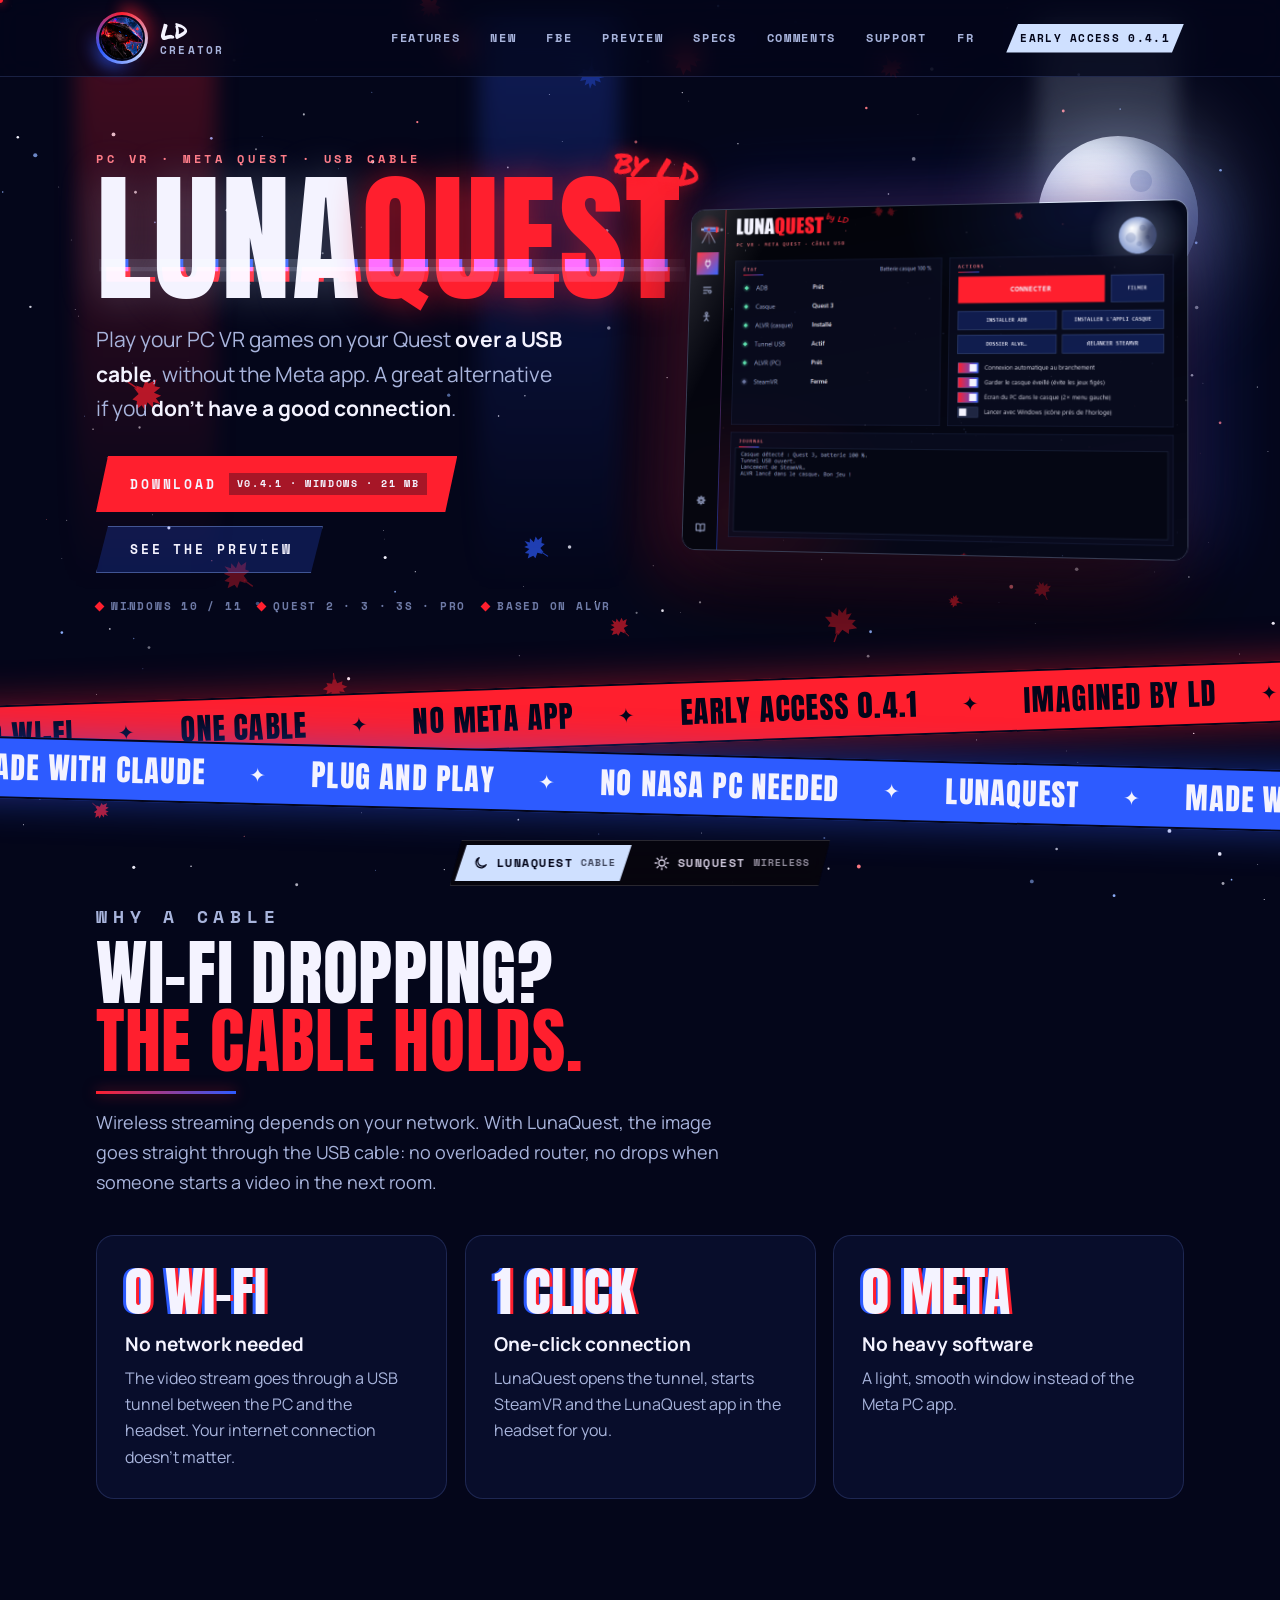
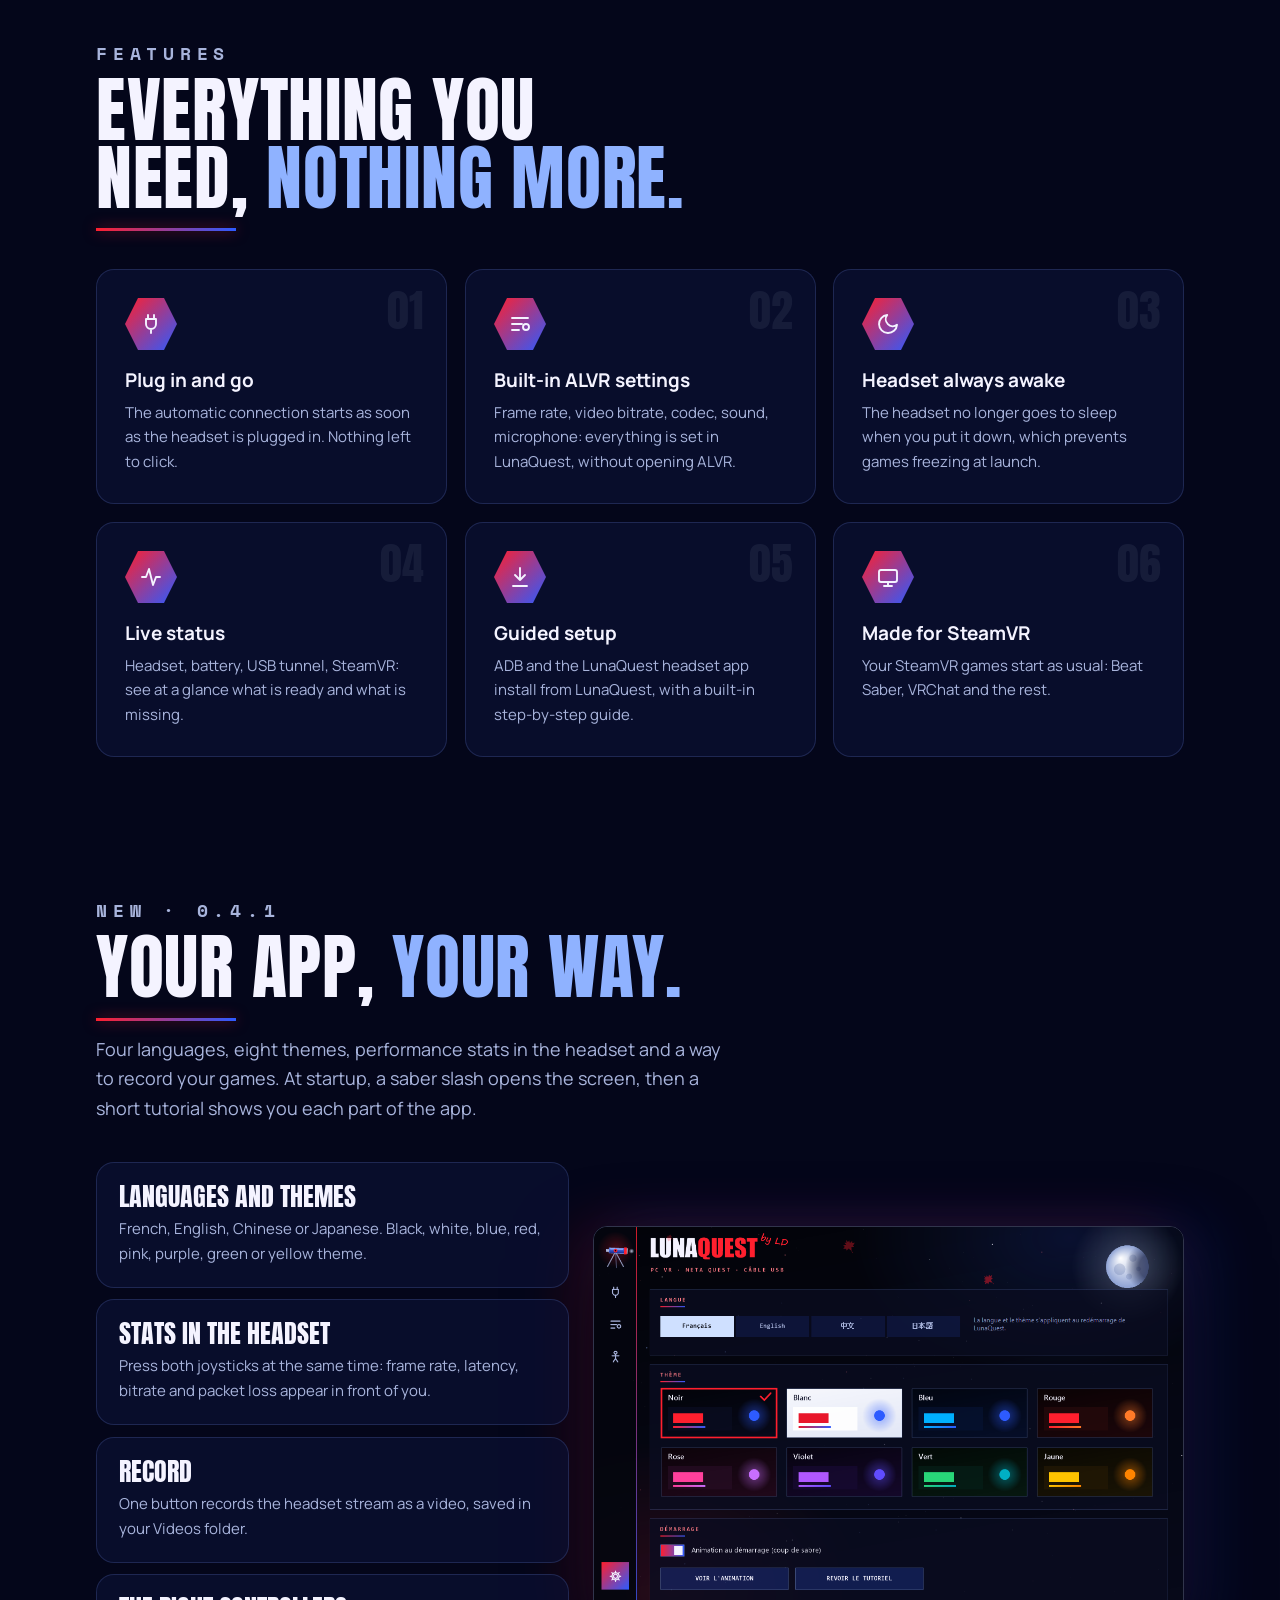
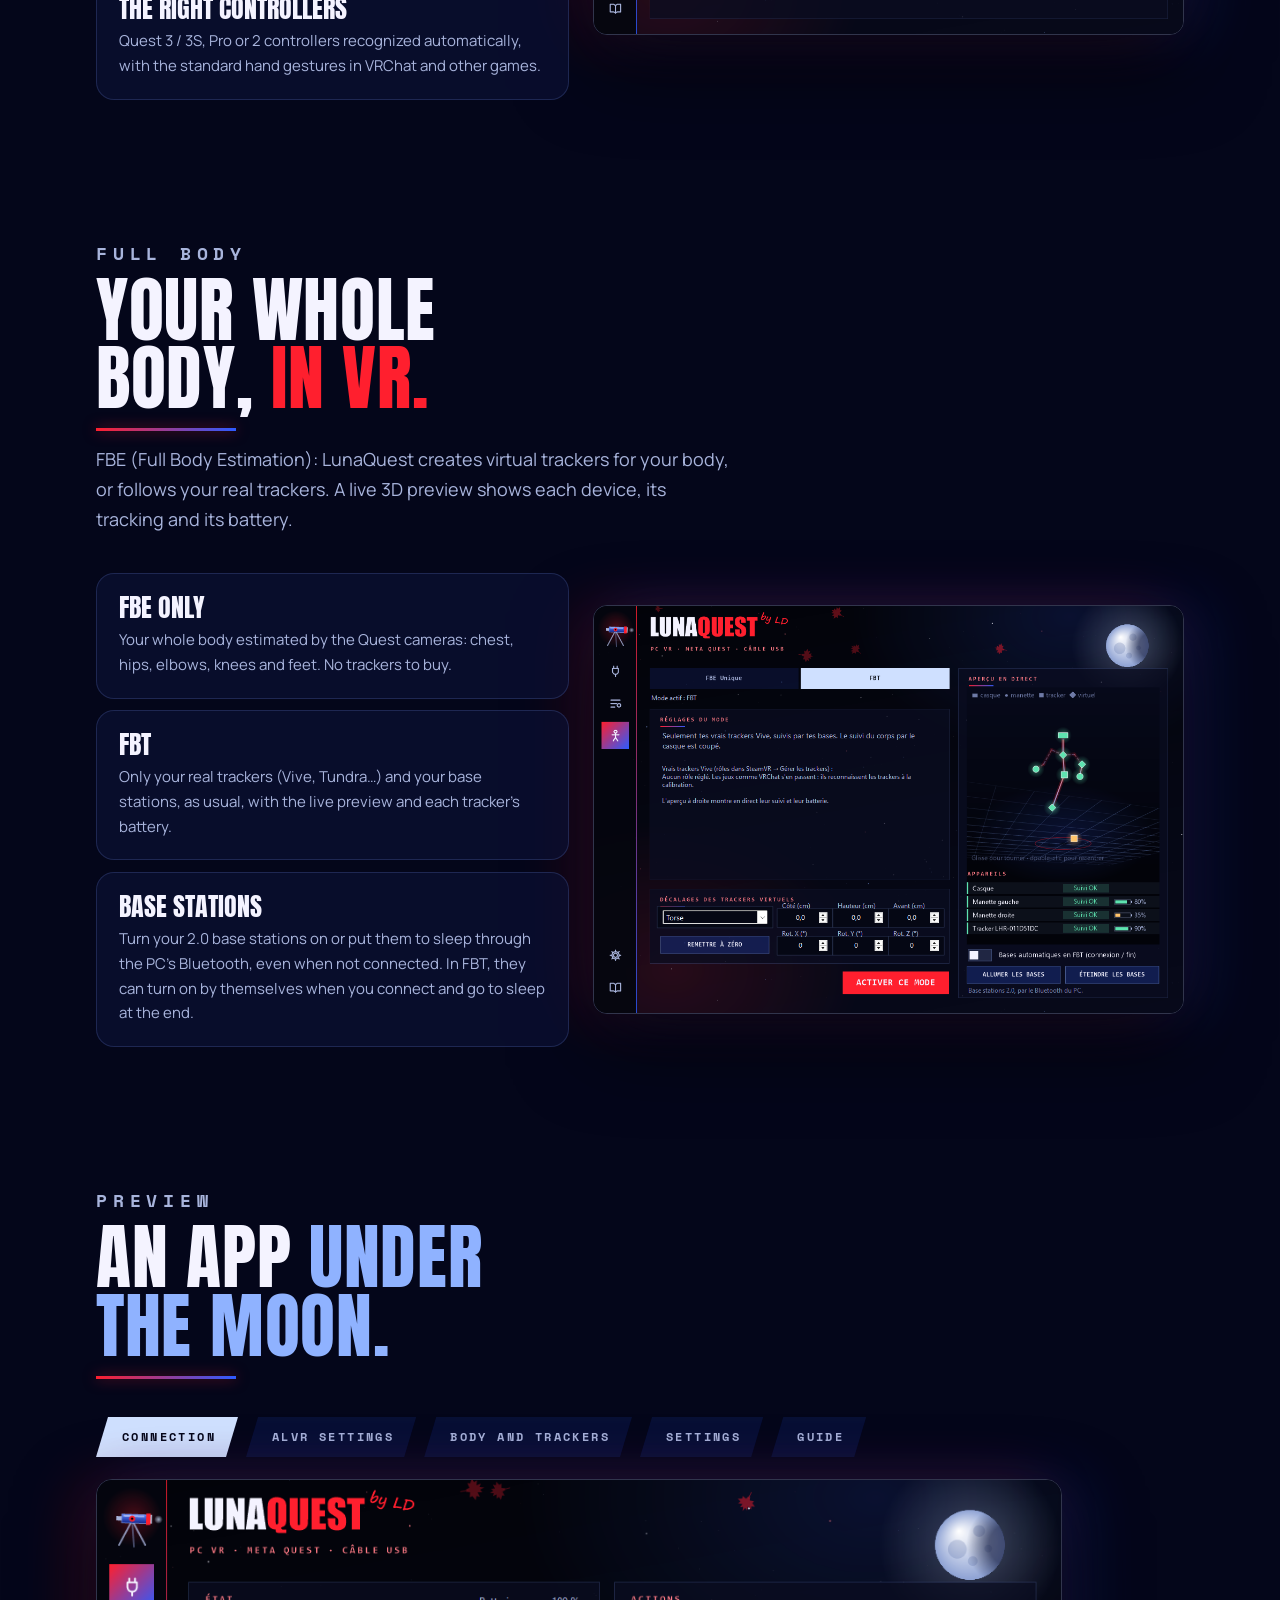
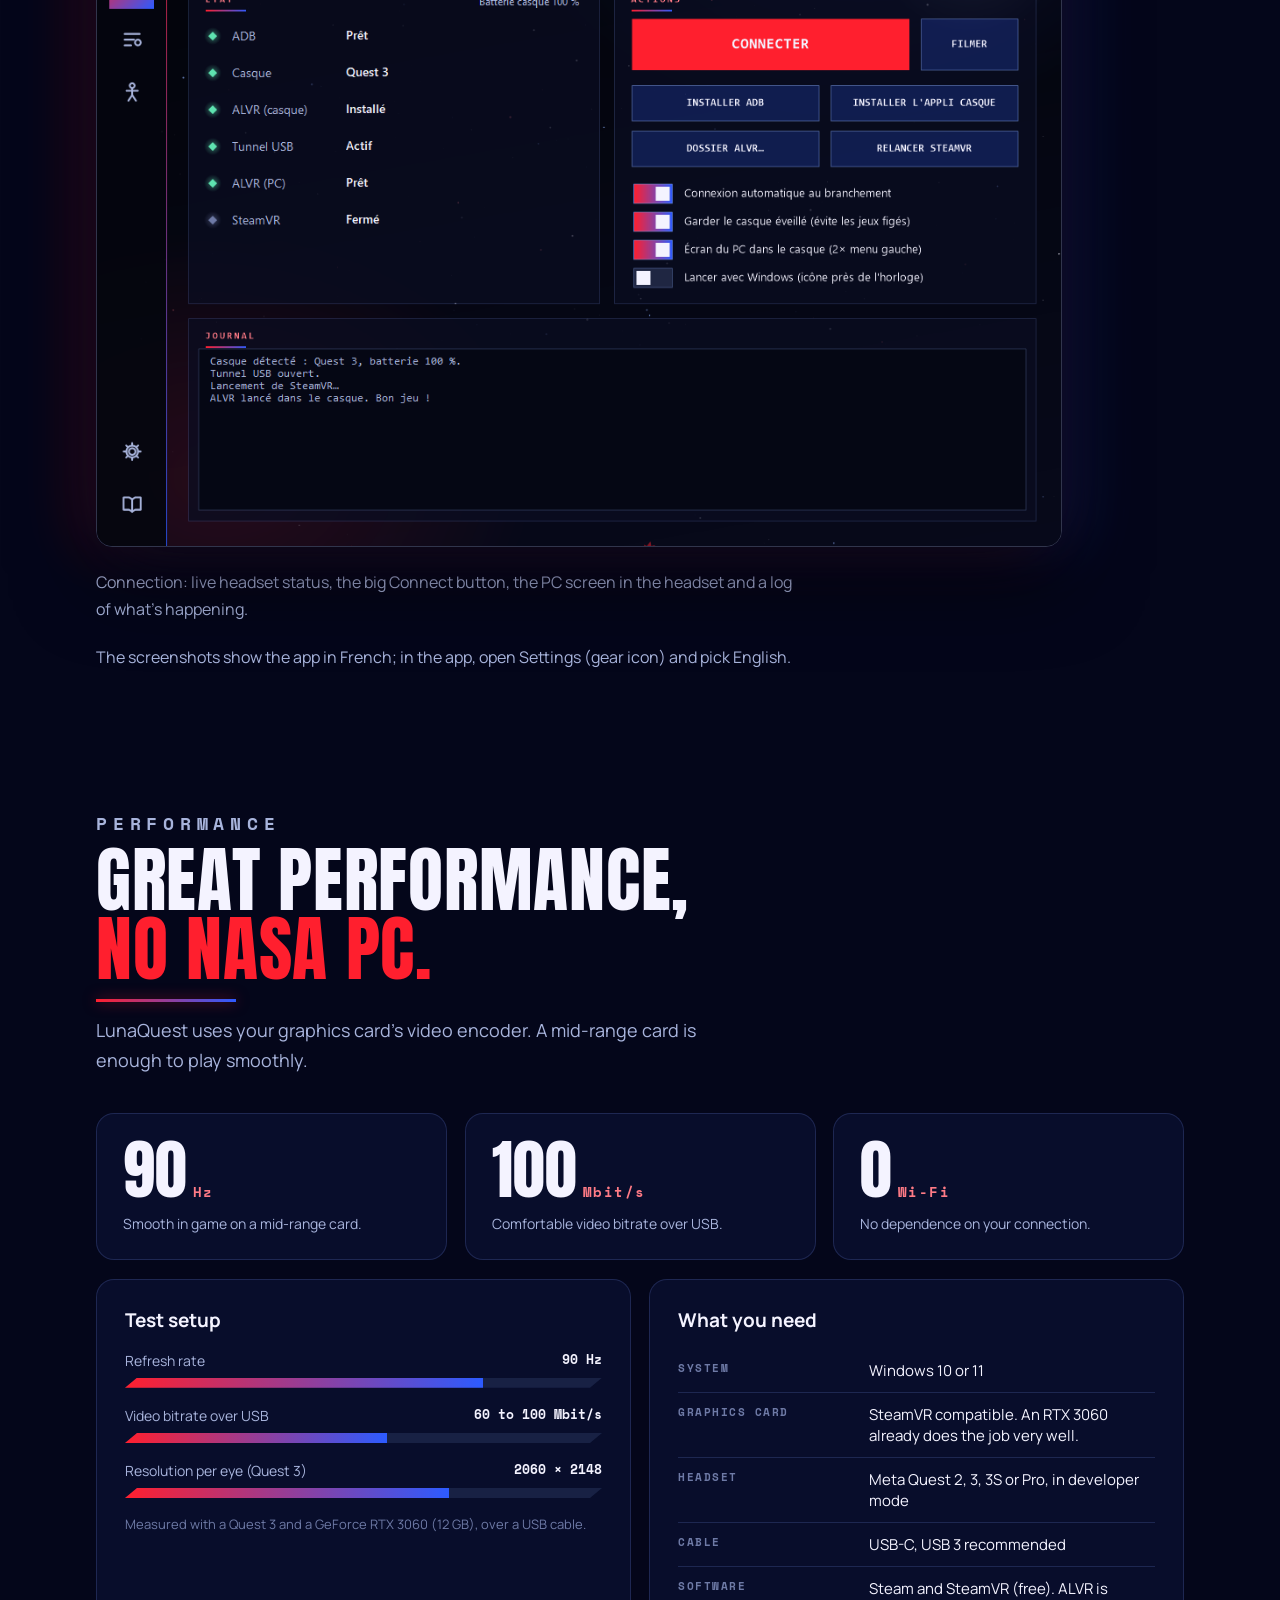
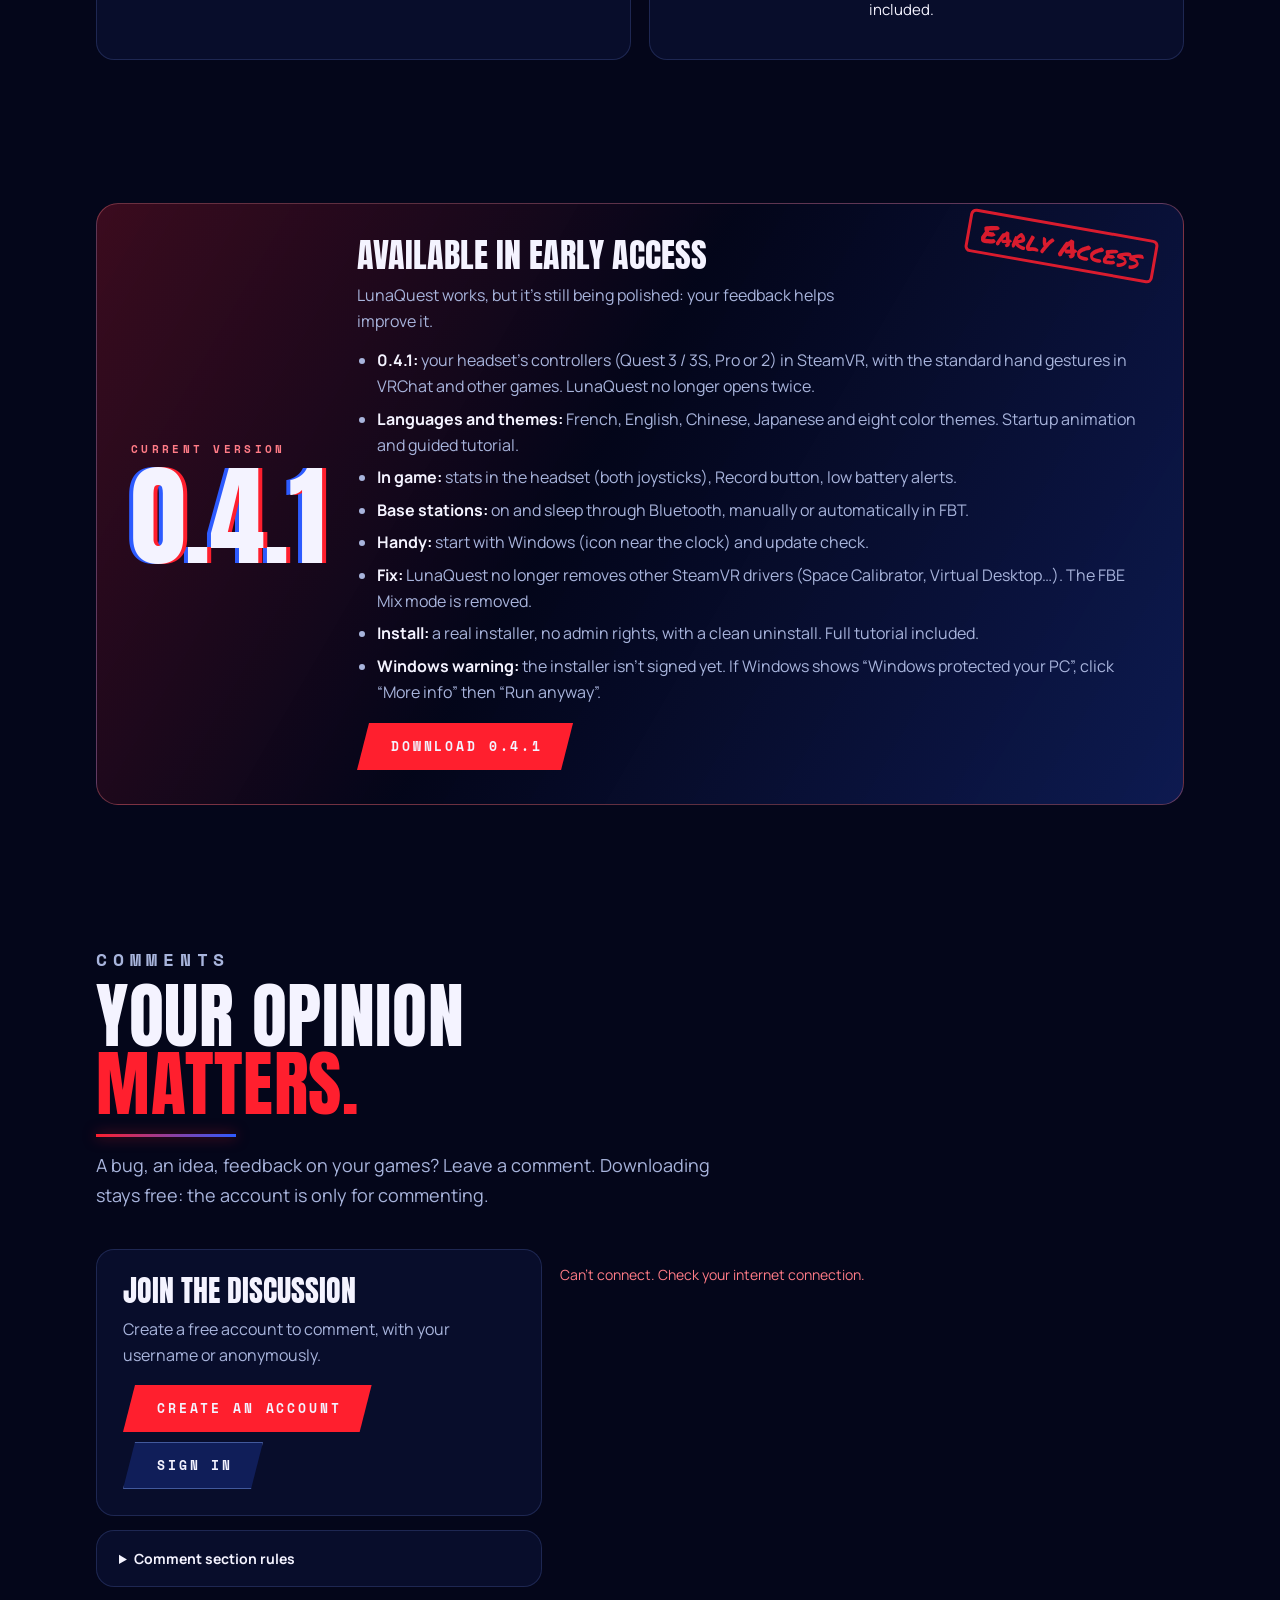
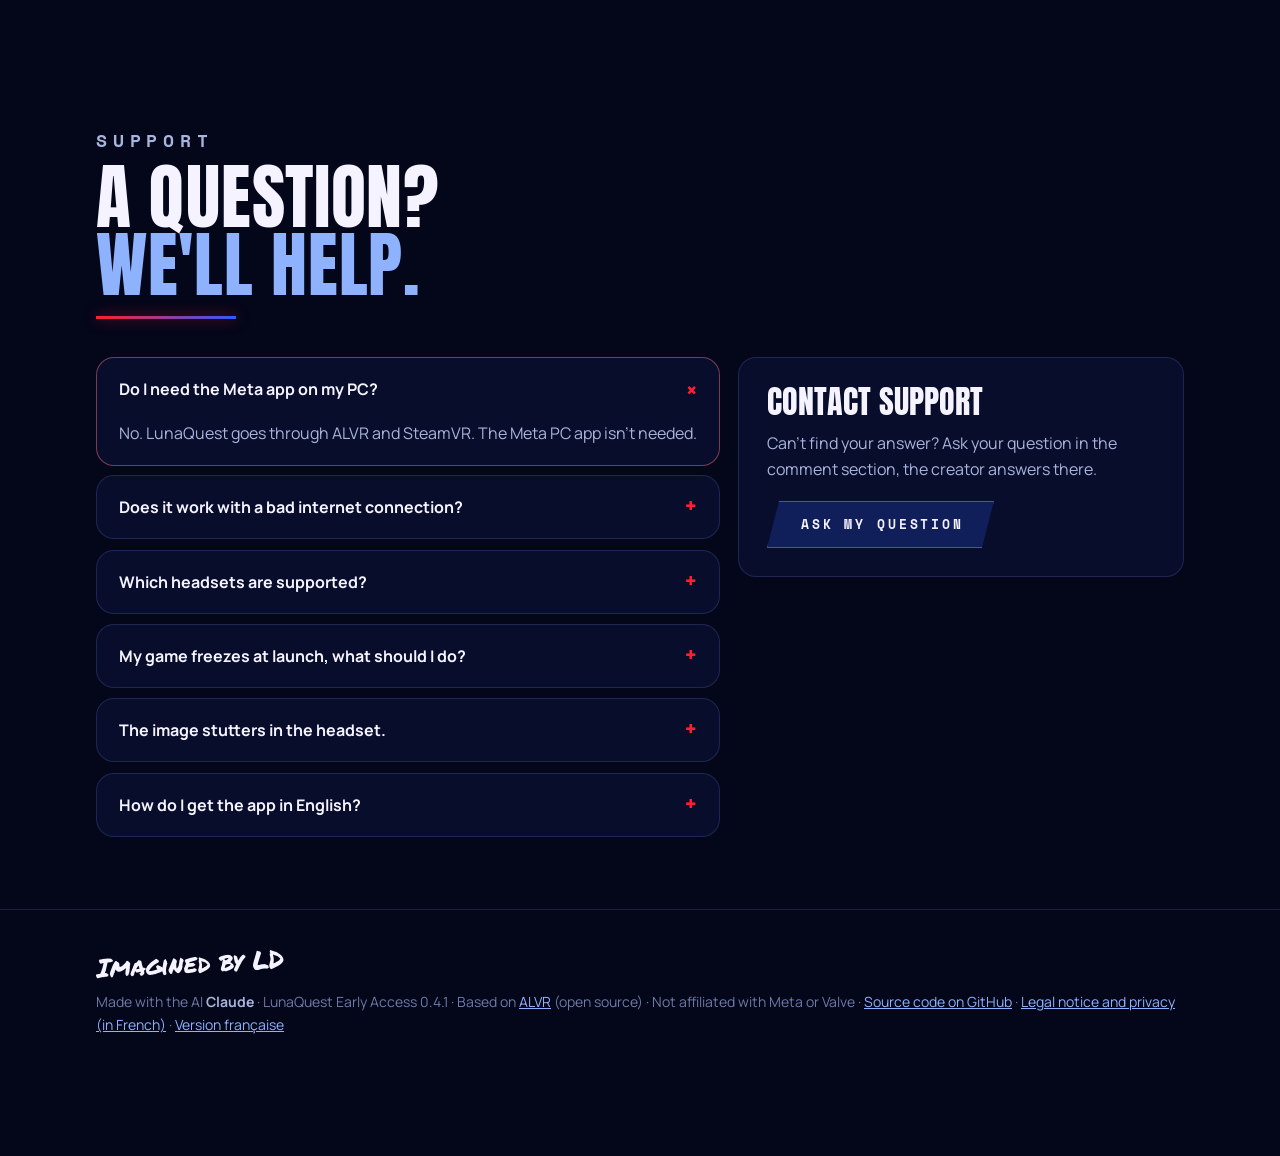
==== commit d5e761ff: "Site : pages SunQuest (/sunquest/, /sunquest/en/) et sélecteur LunaQuest / SunQuest - Pages de SunQu" ====
--- a/site/en/index.html
+++ b/site/en/index.html
@@ -3,6 +3,7 @@
 <meta name="description" content="LunaQuest: play your PC VR games on your Meta Quest over a USB cable, without the Meta app. Free, one-click connection, based on ALVR.">
 <link rel="alternate" hreflang="fr" href="https://lunaquest-by-ld.netlify.app/">
 <link rel="alternate" hreflang="en" href="https://lunaquest-by-ld.netlify.app/en/">
+<meta name="viewport" content="width=device-width, initial-scale=1, viewport-fit=cover">
 <meta name="claude:viewport-fit-sides" content="cover">
 <link rel="stylesheet" href="../fonts/fonts.css">
 <style>
@@ -361,6 +362,20 @@
   @media (prefers-reduced-motion: reduce) {
     *, *::before, *::after { animation: none !important; transition: none !important; scroll-behavior: auto !important; }
   }
+
+  /* ---------- Passer de LunaQuest (câble) à SunQuest (sans fil), en bas de l'écran ---------- */
+  body { padding-bottom: 64px; }
+  .switch { position: fixed; left: 50%; bottom: max(14px, env(safe-area-inset-bottom, 0px)); transform: translateX(-50%); z-index: 75; display: flex; gap: 4px; padding: 4px;
+    background: rgba(8, 6, 12, .82); backdrop-filter: blur(12px); border: 1px solid rgba(255,255,255,.14); clip-path: var(--cut); box-shadow: 0 12px 40px rgba(0,0,0,.5); }
+  .switch a { display: inline-flex; align-items: center; gap: 8px; padding: 10px 16px 10px 18px; font: 700 12px/1 var(--font-mono); letter-spacing: .12em; text-transform: uppercase;
+    color: #c9c3d6; text-decoration: none; clip-path: var(--cut); white-space: nowrap; transition: background .2s, color .2s; }
+  .switch a small { font: 700 10px/1 var(--font-mono); letter-spacing: .1em; opacity: .7; }
+  .switch svg { width: 16px; height: 16px; flex: none; fill: none; stroke: currentColor; stroke-width: 2; stroke-linecap: round; stroke-linejoin: round; }
+  .switch .sw-luna:hover { color: #f4f3ff; background: rgba(45,91,255,.35); }
+  .switch .sw-sun:hover { color: #fff7ee; background: rgba(255,116,22,.35); }
+  .switch .sw-luna[aria-current="page"] { color: #04061a; background: #cfe0ff; }
+  .switch .sw-sun[aria-current="page"] { color: #1c0c02; background: #ffbe14; }
+  @media (max-width: 420px) { .switch a small { display: none; } .switch a { padding: 10px 12px 10px 14px; } }
 </style>
 
 <canvas id="sky" aria-hidden="true"></canvas>
@@ -400,6 +415,11 @@
     <span class="pill">Early Access 0.4.1</span>
   </div>
 </header>
+
+<nav class="switch" aria-label="Choose the version">
+  <a class="sw-luna" href="./" aria-current="page" title="LunaQuest: over a USB cable"><svg viewBox="0 0 24 24" aria-hidden="true"><path d="M20 14.5A8 8 0 1 1 9.5 4a6.5 6.5 0 0 0 10.5 10.5Z"/></svg>LunaQuest <small>cable</small></a>
+  <a class="sw-sun" href="../sunquest/en/" title="SunQuest: wireless"><svg viewBox="0 0 24 24" aria-hidden="true"><circle cx="12" cy="12" r="4.5"/><path d="M12 2v2.5M12 19.5V22M2 12h2.5M19.5 12H22M4.9 4.9l1.8 1.8M17.3 17.3l1.8 1.8M19.1 4.9l-1.8 1.8M6.7 17.3l-1.8 1.8"/></svg>SunQuest <small>wireless</small></a>
+</nav>
 
 <main>
   <div class="wrap">
